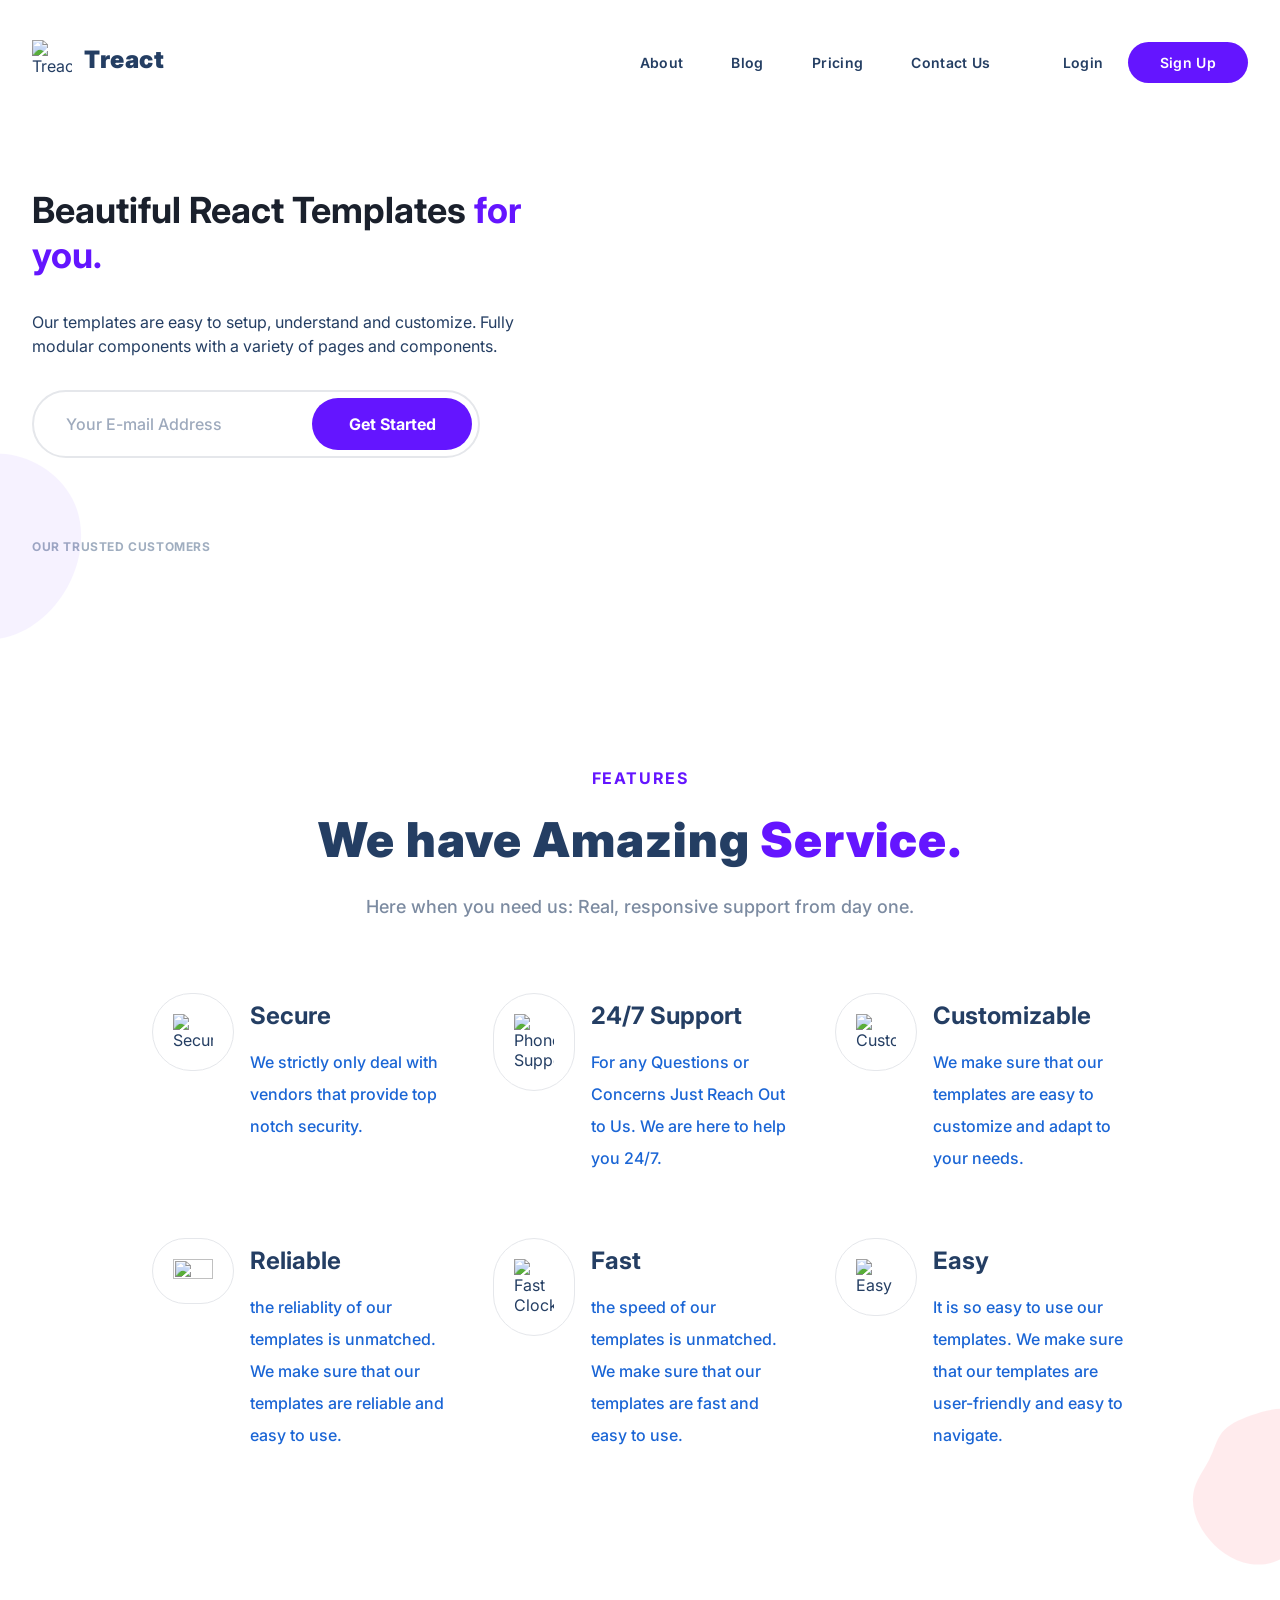
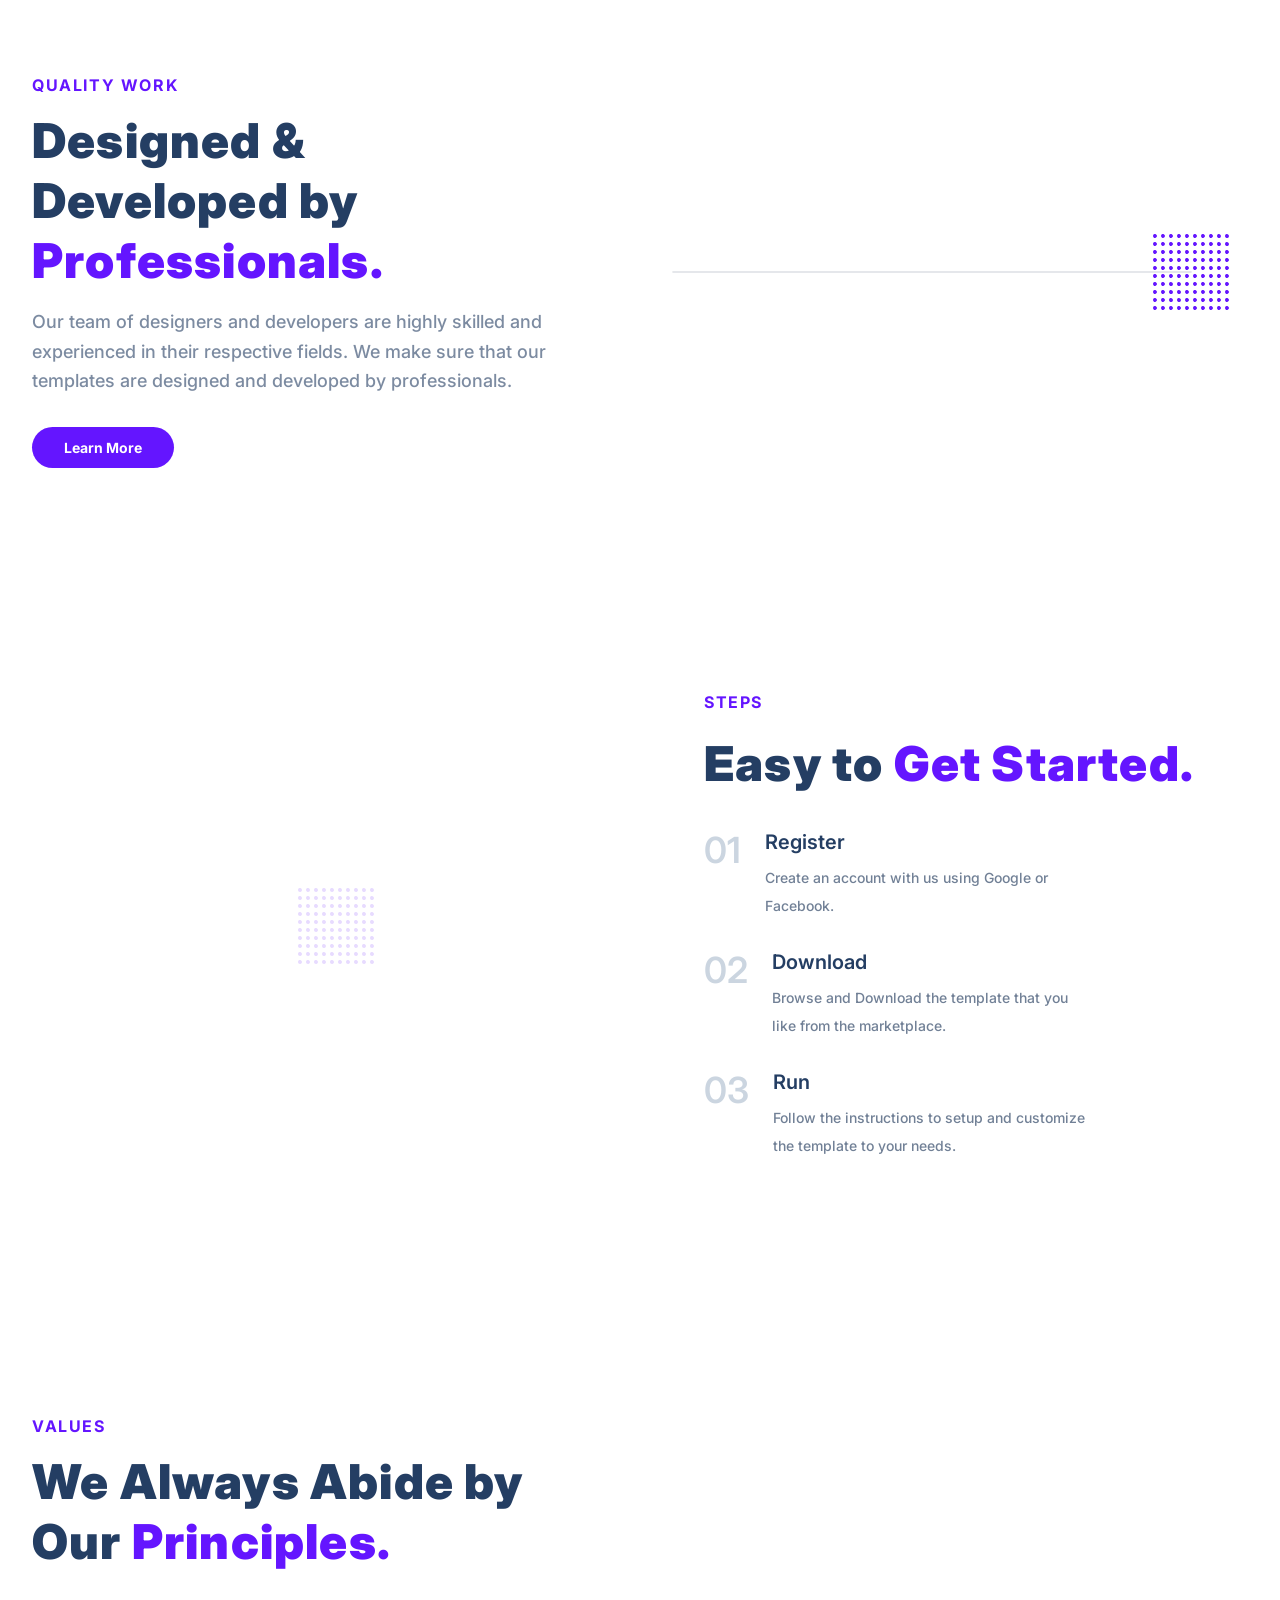
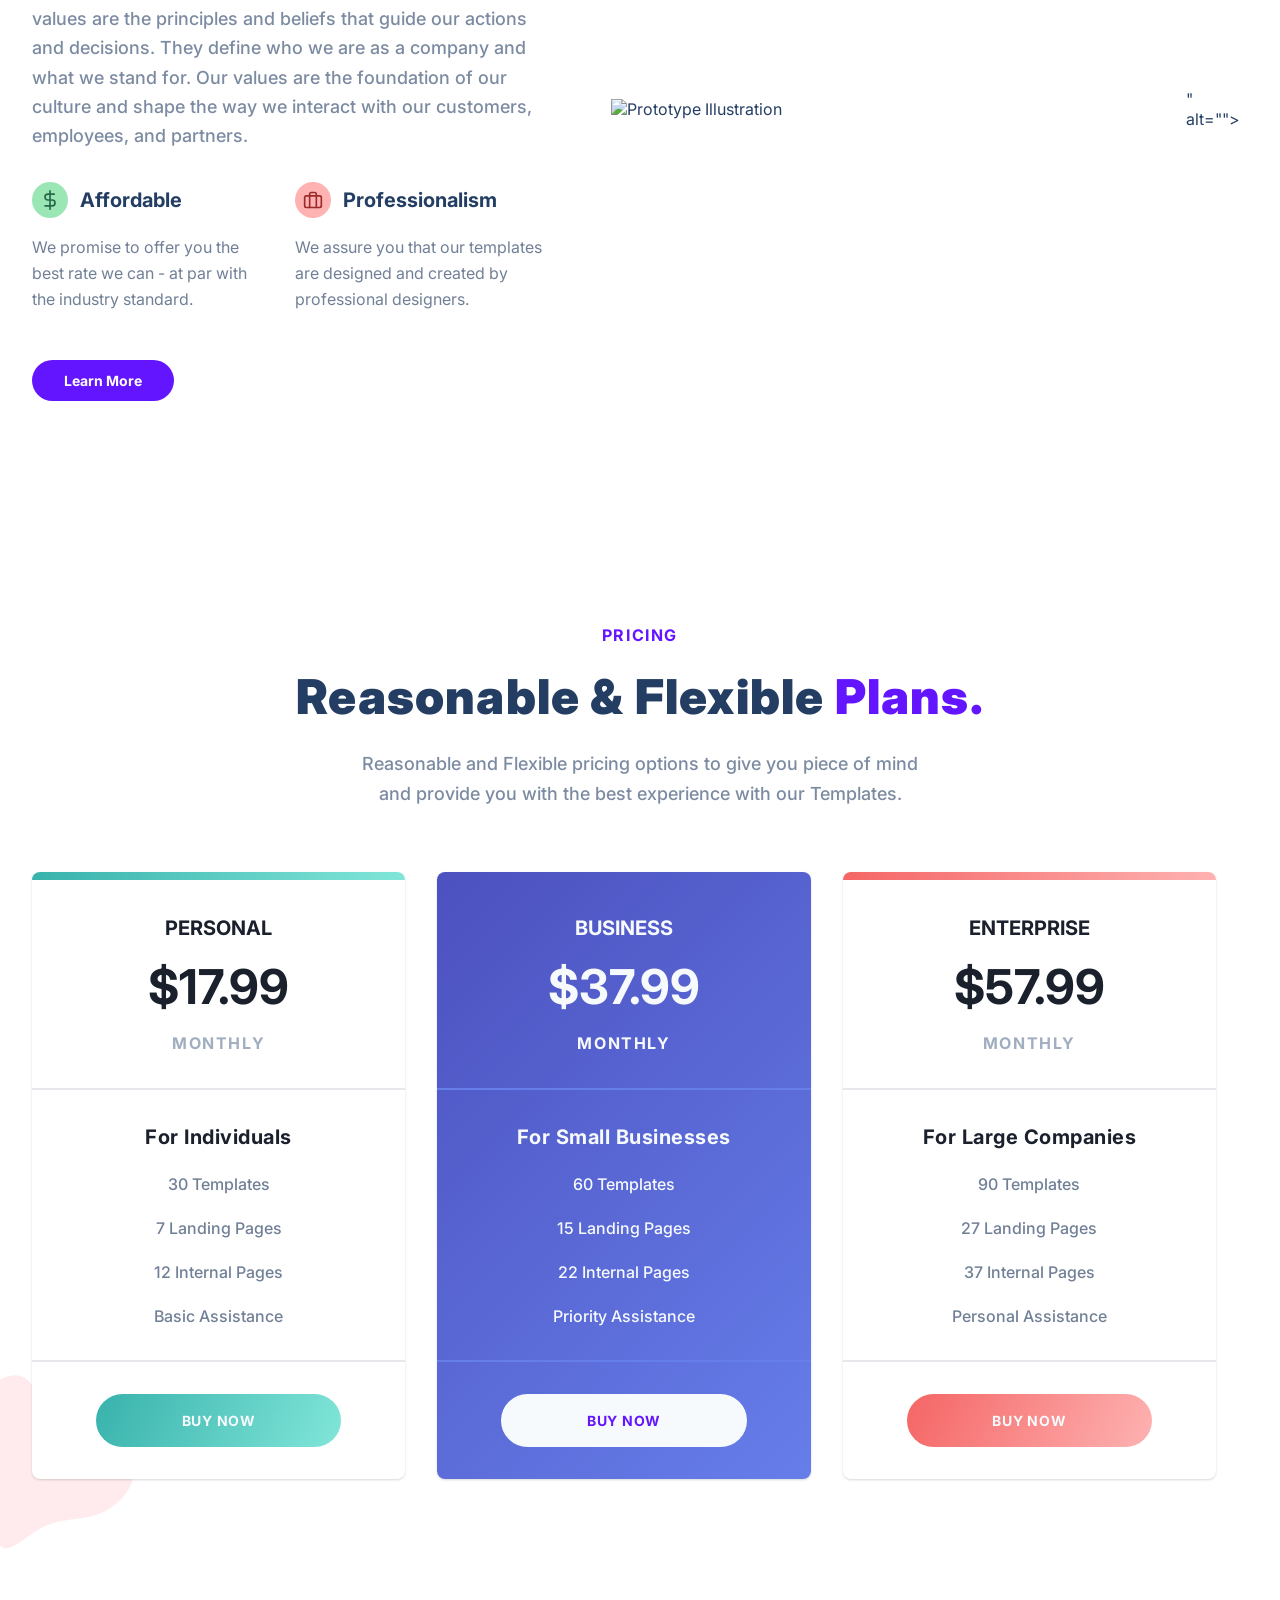
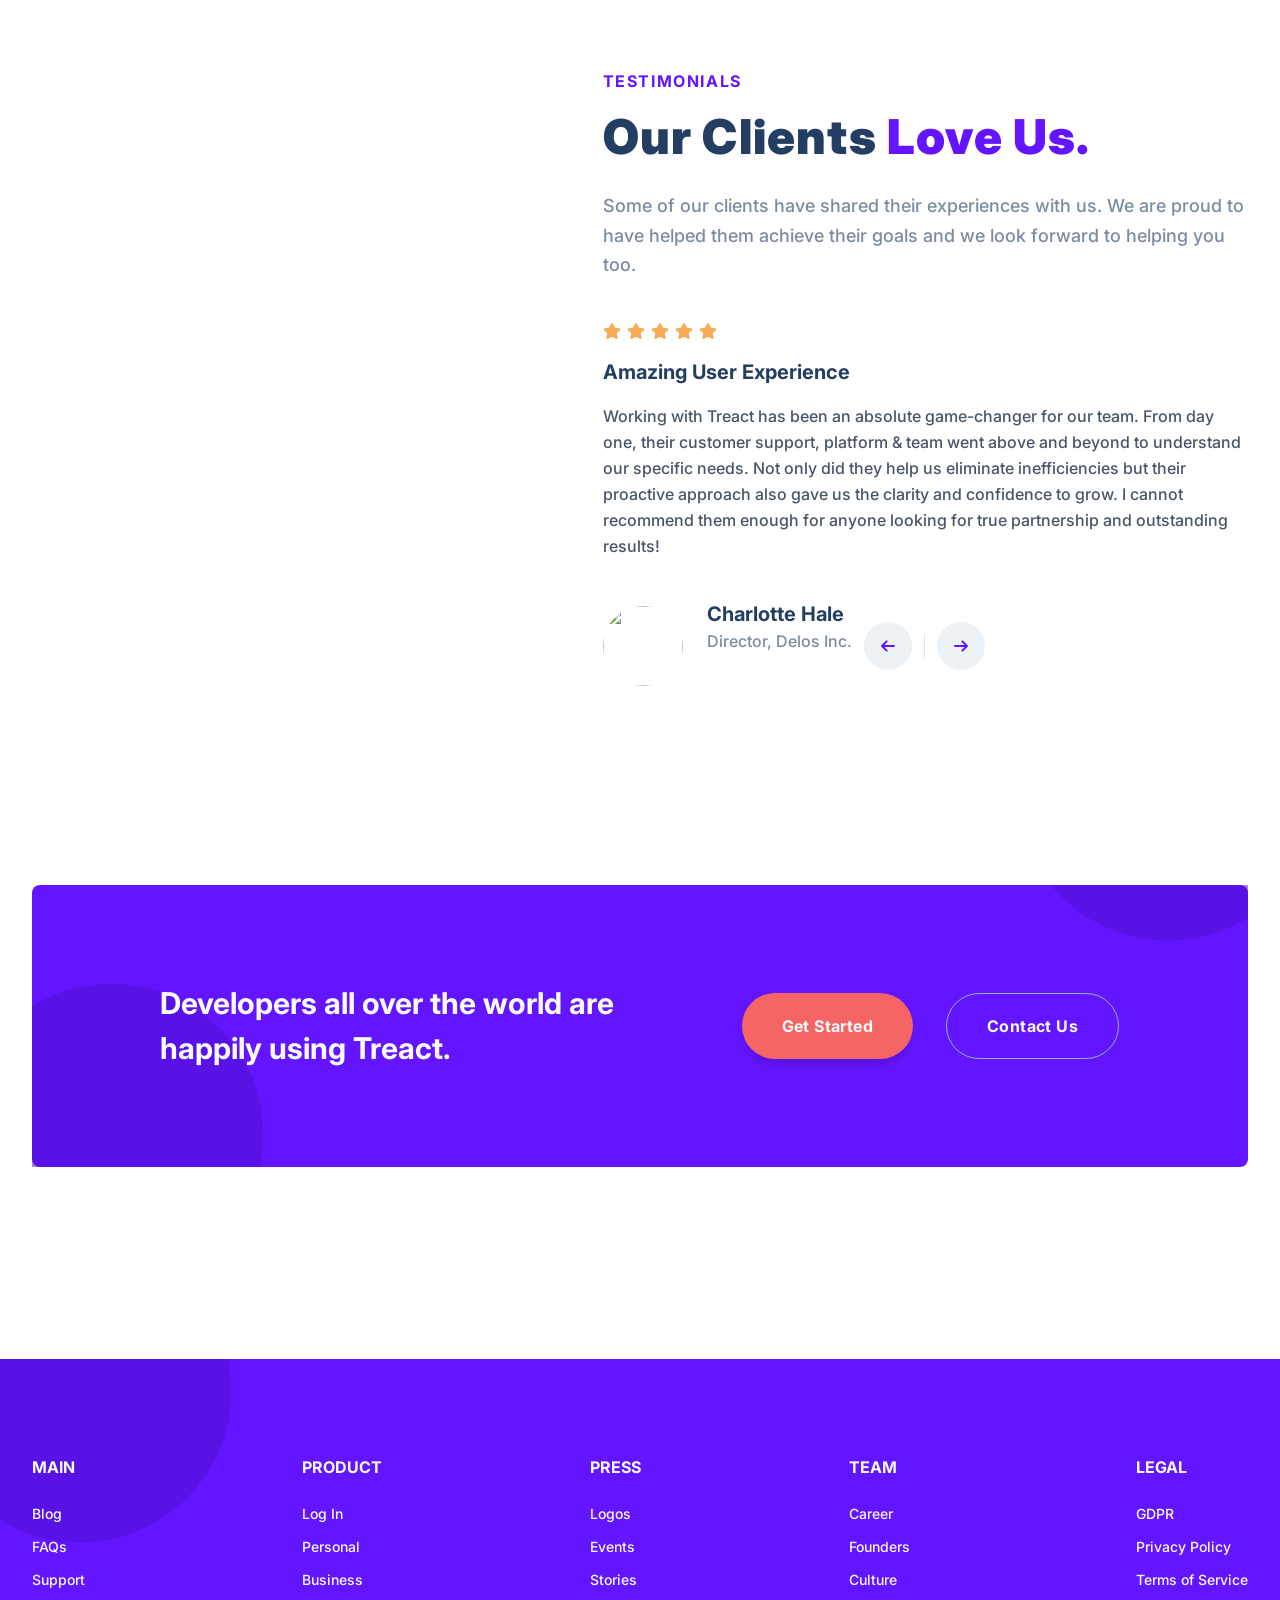
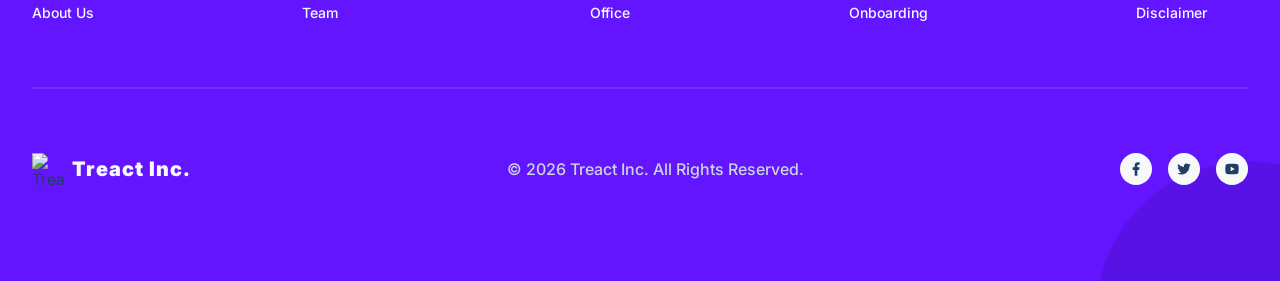
==== assets/index.html @ 0bb59cce "add profect files" ====
<!DOCTYPE html>
<html lang="en">

<head>
    <meta charset="UTF-8">
    <meta http-equiv="X-UA-Compatible" content="IE=edge">
    <meta name="viewport" content="width=device-width, initial-scale=1.0">
    <title>Document</title>
    <link rel="stylesheet" href="style.css">
    <link rel="stylesheet" href="https://pro.fontawesome.com/releases/v5.10.0/css/all.css"
        integrity="sha384-AYmEC3Yw5cVb3ZcuHtOA93w35dYTsvhLPVnYs9eStHfGJvOvKxVfELGroGkvsg+p" crossorigin="anonymous" />
    <script src="script.js"></script>
</head>

<body>
    <section id="landing">
        <nav>
            <div class="row nav__row">
                <div class="nav__logo">
                    <img class="nav__logo--img" src="https://encrypted-tbn0.gstatic.com/images?q=tbn:ANd9GcSqmVG8hvWy7BTm1nHPjxvRk5YlR1VVzu0cJvAjwIQRFw&s=10"
                        alt="Treact logo">
                    <div class="nav__logo--title">
                        Treact
                    </div>
                </div>
                <div class="nav__links">
                    <a href="#" class="nav__link">About</a>
                    <a href="#" class="nav__link">Blog</a>
                    <a href="#" class="nav__link">Pricing</a>
                    <a href="#" class="nav__link">Contact Us</a>
                    <a href="#" class="nav__link login">Login</a>
                    <a href="#" class="nav__link nav__link--primary">Sign Up</a>
                </div>
                <button class="btn__menu" onclick="openMenu()">
                    <svg xmlns="http://www.w3.org/2000/svg" width="24" height="24" viewBox="0 0 24 24" fill="none"
                        stroke="currentColor" stroke-width="2" stroke-linecap="round" stroke-linejoin="round"
                        class="btn__menu--svg">
                        <line x1="3" y1="12" x2="21" y2="12"></line>
                        <line x1="3" y1="6" x2="21" y2="6"></line>
                        <line x1="3" y1="18" x2="21" y2="18"></line>
                    </svg>
                </button>
            </div>
        </nav>
        <div class="modal">
            <button class="btn__menu btn__menu--close" onclick="closeMenu()">
                <svg xmlns="http://www.w3.org/2000/svg" width="24" height="24" viewBox="0 0 24 24" fill="none"
                    stroke="currentColor" stroke-width="2" stroke-linecap="round" stroke-linejoin="round"
                    class="light___StyledCloseIcon-lj69nl-14 fASujC">
                    <line x1="18" y1="6" x2="6" y2="18"></line>
                    <line x1="6" y1="6" x2="18" y2="18"></line>
                </svg>
            </button>
            <div class="modal__links">
                <a class="modal__link">About</a>
                <a class="modal__link">Blog</a>
                <a class="modal__link">Pricing</a>
                <a class="modal__link">Contact Us</a>
                <a class="modal__link">Login</a>
                <a class="modal__link modal__link--primary">Sign Up</a>
            </div>
        </div>
        <header>
            <div class="container">
                <div class="row">
                    <div class="header__description">
                        <h1>Beautiful React Templates <span class="purple">for you.</span></h1>
                        <p class="header__description--para">
                            Our templates are easy to setup, understand and customize. Fully modular components with a
                            variety of pages and components.
                        </p>
                        <div class="header__email">
                            <input type="text" class="header__email--input" placeholder="Your E-mail Address">
                            <button class="header__email--btn">Get Started</button>
                        </div>
                         <p class="header__customers--title">OUR TRUSTED CUSTOMERS</p>
                        <img src="https://module-2-fp-example-website.vercel.app/assets/customers-logo-strip.680ac7c2e8ae28161d2c.png" alt=""
                            class="header__customers">
                    </div>
                    <figure class="header__img--wrapper">
                        <img src="https://module-2-fp-example-website.vercel.app/assets/design-illustration-2.6da6a00b20c07c4a9b65d1870679e1b8.svg" alt=""
                            class="header__img">
                    </figure>
                </div>
            </div>
            <svg width="600" height="600" viewBox="0 0 600 600" xmlns="http://www.w3.org/2000/svg" class="header__blob">
                <g transform="translate(300,300)">
                    <path
                        d="M176.2,-106.9C208.7,-45.5,201.8,33.5,165.8,99.4C129.9,165.3,65,218.2,-9.2,223.5C-83.4,228.8,-166.9,186.7,-201.6,121.4C-236.4,56.2,-222.6,-32.2,-180.9,-98.9C-139.1,-165.7,-69.6,-210.8,1.2,-211.5C71.9,-212.2,143.8,-168.3,176.2,-106.9Z"
                        fill="#6415ff"></path>
                </g>
            </svg>
        </header>
    </section>
    <main>
        <section id="features">
            <div class="container">
                <div class="row__narrow">
                    <h4 class="section__tag">FEATURES</h4>
                    <h2 class="section__title">We have Amazing <span class="purple">Service.</span></h2>
                    <div class="section__para">
                        Here when you need us: Real, responsive support from day one.
                    </div>
                    <div class="features">
                        <div class="feature">
                            <div class="feature__row">
                                <figure class="feature__img--wrapper">
                                    <img src="https://cdn-icons-png.flaticon.com/128/6783/6783360.png" alt="Secure"
                                        class="feature__img">
                                </figure>
                                <div class="feature__text">
                                    <h2 class="feature__title">Secure</h2>
                                    <p class="feature__para">We strictly only deal with vendors that provide top notch
                                        security.</p>
                                </div>
                            </div>
                        </div>
                        <div class="feature">
                            <div class="feature__row">
                                <figure class="feature__img--wrapper">
                                    <img src="https://encrypted-tbn0.gstatic.com/images?q=tbn:ANd9GcSK4OyngrTTGBsKcCenoRKGISTpN1ACVsqXDJMXFHU_zA&s=10" alt="Phone Support"
                                        class="feature__img">
                                </figure>
                                <div class="feature__text">
                                    <h2 class="feature__title">24/7 Support</h2>
                                    <p class="feature__para">For any Questions or Concerns Just Reach Out to Us. We are here to help you 24/7.</p>
                                </div>
                            </div>
                        </div>
                        <div class="feature">
                            <div class="feature__row">
                                <figure class="feature__img--wrapper">
                                    <img src="https://assets.streamlinehq.com/image/private/w_300,h_300,ar_1/f_auto/v1/icons/interface-essential/cog-thjo10jccoxr1orrjphwp.png/cog-jsoup10zbye7a6dih502u.png?_a=DATAiZAAZAA0"
                                        alt="Customizable" class="feature__img">
                                </figure>
                                <div class="feature__text">
                                    <h2 class="feature__title">Customizable</h2>
                                    <p class="feature__para">We make sure that our templates are easy to customize and adapt to your needs.</p>
                                </div>
                            </div>
                        </div>
                        <div class="feature">
                            <div class="feature__row">
                                <figure class="feature__img--wrapper">
                                    <img src="https://assets.streamlinehq.com/image/private/w_300,h_300,ar_1/f_auto/v1/icons/1/badge-check-jucck25has5z1dnfs8ob3.png/badge-check-s38p1aly4qk9c76kido968.png?_a=DATAiZAAZAA0"
                                        alt="" class="feature__img">
                                </figure>
                                <div class="feature__text">
                                    <h2 class="feature__title">Reliable</h2>
                                    <p class="feature__para">the reliablity of our templates is unmatched. We make sure that our templates are reliable and easy to use.</p>
                                </div>
                            </div>
                        </div>
                        <div class="feature">
                            <div class="feature__row">
                                <figure class="feature__img--wrapper">
                                    <img src="https://cdn-icons-png.flaticon.com/128/7323/7323234.png" alt="Fast Clock"
                                        class="feature__img">
                                </figure>
                                <div class="feature__text">
                                    <h2 class="feature__title">Fast</h2>
                                    <p class="feature__para">the speed of our templates is unmatched. We make sure that our templates are fast and easy to use.</p>
                                </div>
                            </div>
                        </div>
                        <div class="feature">
                            <div class="feature__row">
                                <figure class="feature__img--wrapper">
                                    <img src="https://cdn-icons-png.flaticon.com/128/3798/3798326.png" alt="Easy"
                                        class="feature__img">
                                </figure>
                                <div class="feature__text">
                                    <h2 class="feature__title">Easy</h2>
                                    <p class="feature__para">It is so easy to use our templates. We make sure that our templates are user-friendly and easy to navigate.</p>
                                </div>
                            </div>
                        </div>
                    </div>
                </div>
            </div>
            <svg width="600" height="600" viewBox="0 0 600 600" xmlns="http://www.w3.org/2000/svg"
                class="features__blob">
                <g transform="translate(300,300)">
                    <path
                        d="M125,-160.4C159.9,-146.7,184.6,-107.3,178.8,-70.9C173.1,-34.4,137,-0.8,128.8,47.3C120.7,95.5,140.6,158.2,123.8,198.4C107,238.6,53.5,256.3,5.4,248.9C-42.7,241.5,-85.4,208.9,-112.7,172.1C-140,135.3,-151.8,94.2,-146.3,59.7C-140.8,25.1,-117.9,-2.9,-104,-30.1C-90.1,-57.3,-85,-83.7,-69.1,-103.5C-53.3,-123.4,-26.6,-136.7,9.2,-149.4C45.1,-162,90.1,-174,125,-160.4Z"
                        fill="#FFB4BC"></path>
                </g>
            </svg>
        </section>
        <section id="quality">
            <div class="container">
                <div class="row">
                    <div class="quality__description">
                        <div class="section__tag">
                            QUALITY WORK
                        </div>
                        <h2 class="section__title">Designed & Developed by <span class="purple">Professionals.</span>
                        </h2>
                        <p class="section__para">
                            Our team of designers and developers are highly skilled and experienced in their respective fields. We make sure that our templates are designed and developed by professionals.
                        </p>
                        <button class="btn">
                            Learn More
                        </button>
                    </div>
                    <figure class="quality__img--wrapper">
                        <img src="https://module-2-fp-example-website.vercel.app/assets/hero-screenshot-1.40a097b525c2f8c9808e.png" alt=""
                            class="quality__img">
                        <svg viewBox="0 0 1280 1280" class="quality__grid">
                            <path
                                d="M55 33.5C44.5 37 35 47.6 32.8 58.3c-4.3 20.6 16.3 41.2 36.9 36.9 15.5-3.2 27.5-19 26-33.9-1.1-10.5-9-21.3-19-26.2-6.1-2.9-15.5-3.6-21.7-1.6zM183 33.5c-15.1 5-25.3 21.6-22.2 36.2 2.5 11.9 13.6 23 25.4 25.5 19.4 4.1 39.5-14.2 37.5-33.9-1.1-10.5-9-21.3-19-26.2-6.1-2.9-15.5-3.6-21.7-1.6zM311 33.5c-10.5 3.5-20 14.1-22.2 24.8-4.3 20.6 16.3 41.2 36.9 36.9 15.5-3.2 27.5-19 26-33.9-1.1-10.5-9-21.3-19-26.2-6.1-2.9-15.5-3.6-21.7-1.6zM439 33.5c-10.5 3.5-20 14.1-22.2 24.8-4.3 20.6 16.3 41.2 36.9 36.9 15.5-3.2 27.5-19 26-33.9-1.1-10.5-9-21.3-19-26.2-6.1-2.9-15.5-3.6-21.7-1.6zM567 33.5c-10.5 3.5-20 14.1-22.2 24.8-4.3 20.6 16.3 41.2 36.9 36.9 15.5-3.2 27.5-19 26-33.9-1.1-10.5-9-21.3-19-26.2-6.1-2.9-15.5-3.6-21.7-1.6zM695 33.5c-10.5 3.5-20 14.1-22.2 24.8-4.3 20.6 16.3 41.2 36.9 36.9 15.5-3.2 27.5-19 26-33.9-1.1-10.5-9-21.3-19-26.2-6.1-2.9-15.5-3.6-21.7-1.6zM823 33.5c-10.5 3.5-20 14.1-22.2 24.8-4.3 20.6 16.3 41.2 36.9 36.9 15.5-3.2 27.5-19 26-33.9-1.1-10.5-9-21.3-19-26.2-6.1-2.9-15.5-3.6-21.7-1.6zM951 33.5c-10.5 3.5-20 14.1-22.2 24.8-4.3 20.6 16.3 41.2 36.9 36.9 15.5-3.2 27.5-19 26-33.9-1.1-10.5-9-21.3-19-26.2-6.1-2.9-15.5-3.6-21.7-1.6zM1079 33.5c-10.5 3.5-20 14.1-22.2 24.8-2.5 11.7 3.2 24.4 14.2 31.9 10.7 7.4 22.9 7.5 33.7.3 17.7-11.8 20.1-33.8 5.3-48.5-8.5-8.6-20.7-11.9-31-8.5zM1207 33.5c-10.5 3.5-20 14.1-22.2 24.8-2.5 11.7 3.2 24.4 14.2 31.9 10.7 7.4 22.9 7.5 33.7.3 17.7-11.8 20.1-33.8 5.3-48.5-8.5-8.6-20.7-11.9-31-8.5zM55 161.5c-10.5 3.5-20 14.1-22.2 24.8-4.3 20.6 16.3 41.2 36.9 36.9 15.5-3.2 27.5-19 26-33.9-1.1-10.5-9-21.3-19-26.2-6.1-2.9-15.5-3.6-21.7-1.6zM183 161.5c-15.1 5-25.3 21.6-22.2 36.2 2.5 11.9 13.6 23 25.4 25.5 19.4 4.1 39.5-14.2 37.5-33.9-1.1-10.5-9-21.3-19-26.2-6.1-2.9-15.5-3.6-21.7-1.6zM311 161.5c-10.5 3.5-20 14.1-22.2 24.8-4.3 20.6 16.3 41.2 36.9 36.9 15.5-3.2 27.5-19 26-33.9-1.1-10.5-9-21.3-19-26.2-6.1-2.9-15.5-3.6-21.7-1.6zM439 161.5c-10.5 3.5-20 14.1-22.2 24.8-4.3 20.6 16.3 41.2 36.9 36.9 15.5-3.2 27.5-19 26-33.9-1.1-10.5-9-21.3-19-26.2-6.1-2.9-15.5-3.6-21.7-1.6zM567 161.5c-10.5 3.5-20 14.1-22.2 24.8-4.3 20.6 16.3 41.2 36.9 36.9 15.5-3.2 27.5-19 26-33.9-1.1-10.5-9-21.3-19-26.2-6.1-2.9-15.5-3.6-21.7-1.6zM695 161.5c-10.5 3.5-20 14.1-22.2 24.8-4.3 20.6 16.3 41.2 36.9 36.9 15.5-3.2 27.5-19 26-33.9-1.1-10.5-9-21.3-19-26.2-6.1-2.9-15.5-3.6-21.7-1.6zM823 161.5c-10.5 3.5-20 14.1-22.2 24.8-4.3 20.6 16.3 41.2 36.9 36.9 15.5-3.2 27.5-19 26-33.9-1.1-10.5-9-21.3-19-26.2-6.1-2.9-15.5-3.6-21.7-1.6zM951 161.5c-10.5 3.5-20 14.1-22.2 24.8-4.3 20.6 16.3 41.2 36.9 36.9 15.5-3.2 27.5-19 26-33.9-1.1-10.5-9-21.3-19-26.2-6.1-2.9-15.5-3.6-21.7-1.6zM1079 161.5c-10.5 3.5-20 14.1-22.2 24.8-2.5 11.7 3.2 24.4 14.2 31.9 10.7 7.4 22.9 7.5 33.7.3 17.7-11.8 20.1-33.8 5.3-48.5-8.5-8.6-20.7-11.9-31-8.5zM1207 161.5c-10.5 3.5-20 14.1-22.2 24.8-2.5 11.7 3.2 24.4 14.2 31.9 10.7 7.4 22.9 7.5 33.7.3 17.7-11.8 20.1-33.8 5.3-48.5-8.5-8.6-20.7-11.9-31-8.5zM55 289.5c-10.5 3.5-20 14.1-22.2 24.8-4.3 20.6 16.3 41.2 36.9 36.9 15.5-3.2 27.5-19 26-33.9-1.1-10.5-9-21.3-19-26.2-6.1-2.9-15.5-3.6-21.7-1.6zM183 289.5c-10.5 3.5-20 14.1-22.2 24.8-4.3 20.6 16.3 41.2 36.9 36.9 15.5-3.2 27.5-19 26-33.9-1.1-10.5-9-21.3-19-26.2-6.1-2.9-15.5-3.6-21.7-1.6zM311 289.5c-10.5 3.5-20 14.1-22.2 24.8-4.3 20.6 16.3 41.2 36.9 36.9 15.5-3.2 27.5-19 26-33.9-1.1-10.5-9-21.3-19-26.2-6.1-2.9-15.5-3.6-21.7-1.6zM439 289.5c-10.5 3.5-20 14.1-22.2 24.8-4.3 20.6 16.3 41.2 36.9 36.9 15.5-3.2 27.5-19 26-33.9-1.1-10.5-9-21.3-19-26.2-6.1-2.9-15.5-3.6-21.7-1.6zM567 289.5c-10.5 3.5-20 14.1-22.2 24.8-4.3 20.6 16.3 41.2 36.9 36.9 15.5-3.2 27.5-19 26-33.9-1.1-10.5-9-21.3-19-26.2-6.1-2.9-15.5-3.6-21.7-1.6zM695 289.5c-10.5 3.5-20 14.1-22.2 24.8-4.3 20.6 16.3 41.2 36.9 36.9 15.5-3.2 27.5-19 26-33.9-1.1-10.5-9-21.3-19-26.2-6.1-2.9-15.5-3.6-21.7-1.6zM823 289.5c-10.5 3.5-20 14.1-22.2 24.8-4.3 20.6 16.3 41.2 36.9 36.9 15.5-3.2 27.5-19 26-33.9-1.1-10.5-9-21.3-19-26.2-6.1-2.9-15.5-3.6-21.7-1.6zM951 289.5c-10.5 3.5-20 14.1-22.2 24.8-4.3 20.6 16.3 41.2 36.9 36.9 15.5-3.2 27.5-19 26-33.9-1.1-10.5-9-21.3-19-26.2-6.1-2.9-15.5-3.6-21.7-1.6zM1079 289.5c-10.5 3.5-20 14.1-22.2 24.8-4.3 20.6 16.3 41.2 36.9 36.9 15.5-3.2 27.5-19 26-33.9-1.1-10.5-9-21.3-19-26.2-6.1-2.9-15.5-3.6-21.7-1.6zM1207 289.5c-10.5 3.5-20 14.1-22.2 24.8-4.3 20.6 16.3 41.2 36.9 36.9 15.5-3.2 27.5-19 26-33.9-1.1-10.5-9-21.3-19-26.2-6.1-2.9-15.5-3.6-21.7-1.6zM55 417.5c-10.5 3.5-20 14.1-22.2 24.8-4.3 20.6 16.3 41.2 36.9 36.9 15.5-3.2 27.5-19 26-33.9-1.1-10.5-9-21.3-19-26.2-6.1-2.9-15.5-3.6-21.7-1.6zM183 417.5c-10.5 3.5-20 14.1-22.2 24.8-4.3 20.6 16.3 41.2 36.9 36.9 15.5-3.2 27.5-19 26-33.9-1.1-10.5-9-21.3-19-26.2-6.1-2.9-15.5-3.6-21.7-1.6zM311 417.5c-10.5 3.5-20 14.1-22.2 24.8-4.3 20.6 16.3 41.2 36.9 36.9 15.5-3.2 27.5-19 26-33.9-1.1-10.5-9-21.3-19-26.2-6.1-2.9-15.5-3.6-21.7-1.6zM439 417.5c-10.5 3.5-20 14.1-22.2 24.8-4.3 20.6 16.3 41.2 36.9 36.9 15.5-3.2 27.5-19 26-33.9-1.1-10.5-9-21.3-19-26.2-6.1-2.9-15.5-3.6-21.7-1.6zM567 417.5c-10.5 3.5-20 14.1-22.2 24.8-4.3 20.6 16.3 41.2 36.9 36.9 15.5-3.2 27.5-19 26-33.9-1.1-10.5-9-21.3-19-26.2-6.1-2.9-15.5-3.6-21.7-1.6zM695 417.5c-10.5 3.5-20 14.1-22.2 24.8-4.3 20.6 16.3 41.2 36.9 36.9 15.5-3.2 27.5-19 26-33.9-1.1-10.5-9-21.3-19-26.2-6.1-2.9-15.5-3.6-21.7-1.6zM823 417.5c-10.5 3.5-20 14.1-22.2 24.8-4.3 20.6 16.3 41.2 36.9 36.9 15.5-3.2 27.5-19 26-33.9-1.1-10.5-9-21.3-19-26.2-6.1-2.9-15.5-3.6-21.7-1.6zM951 417.5c-10.5 3.5-20 14.1-22.2 24.8-4.3 20.6 16.3 41.2 36.9 36.9 15.5-3.2 27.5-19 26-33.9-1.1-10.5-9-21.3-19-26.2-6.1-2.9-15.5-3.6-21.7-1.6zM1079 417.5c-10.5 3.5-20 14.1-22.2 24.8-4.3 20.6 16.3 41.2 36.9 36.9 15.5-3.2 27.5-19 26-33.9-1.1-10.5-9-21.3-19-26.2-6.1-2.9-15.5-3.6-21.7-1.6zM1207 417.5c-10.5 3.5-20 14.1-22.2 24.8-4.3 20.6 16.3 41.2 36.9 36.9 15.5-3.2 27.5-19 26-33.9-1.1-10.5-9-21.3-19-26.2-6.1-2.9-15.5-3.6-21.7-1.6zM55 545.5c-10.5 3.5-20 14.1-22.2 24.8-4.3 20.6 16.3 41.2 36.9 36.9 15.5-3.2 27.5-19 26-33.9-1.1-10.5-9-21.3-19-26.2-6.1-2.9-15.5-3.6-21.7-1.6zM183 545.5c-10.5 3.5-20 14.1-22.2 24.8-4.3 20.6 16.3 41.2 36.9 36.9 15.5-3.2 27.5-19 26-33.9-1.1-10.5-9-21.3-19-26.2-6.1-2.9-15.5-3.6-21.7-1.6zM311 545.5c-10.5 3.5-20 14.1-22.2 24.8-4.3 20.6 16.3 41.2 36.9 36.9 15.5-3.2 27.5-19 26-33.9-1.1-10.5-9-21.3-19-26.2-6.1-2.9-15.5-3.6-21.7-1.6zM439 545.5c-10.5 3.5-20 14.1-22.2 24.8-4.3 20.6 16.3 41.2 36.9 36.9 15.5-3.2 27.5-19 26-33.9-1.1-10.5-9-21.3-19-26.2-6.1-2.9-15.5-3.6-21.7-1.6zM567 545.5c-10.5 3.5-20 14.1-22.2 24.8-4.3 20.6 16.3 41.2 36.9 36.9 15.5-3.2 27.5-19 26-33.9-1.1-10.5-9-21.3-19-26.2-6.1-2.9-15.5-3.6-21.7-1.6zM695 545.5c-10.5 3.5-20 14.1-22.2 24.8-4.3 20.6 16.3 41.2 36.9 36.9 15.5-3.2 27.5-19 26-33.9-1.1-10.5-9-21.3-19-26.2-6.1-2.9-15.5-3.6-21.7-1.6zM823 545.5c-10.5 3.5-20 14.1-22.2 24.8-4.3 20.6 16.3 41.2 36.9 36.9 15.5-3.2 27.5-19 26-33.9-1.1-10.5-9-21.3-19-26.2-6.1-2.9-15.5-3.6-21.7-1.6zM951 545.5c-10.5 3.5-20 14.1-22.2 24.8-4.3 20.6 16.3 41.2 36.9 36.9 15.5-3.2 27.5-19 26-33.9-1.1-10.5-9-21.3-19-26.2-6.1-2.9-15.5-3.6-21.7-1.6zM1079 545.5c-10.5 3.5-20 14.1-22.2 24.8-4.3 20.6 16.3 41.2 36.9 36.9 15.5-3.2 27.5-19 26-33.9-1.1-10.5-9-21.3-19-26.2-6.1-2.9-15.5-3.6-21.7-1.6zM1207 545.5c-10.5 3.5-20 14.1-22.2 24.8-4.3 20.6 16.3 41.2 36.9 36.9 15.5-3.2 27.5-19 26-33.9-1.1-10.5-9-21.3-19-26.2-6.1-2.9-15.5-3.6-21.7-1.6zM55 673.5c-10.5 3.5-20 14.1-22.2 24.8-4.3 20.6 16.3 41.2 36.9 36.9 15.5-3.2 27.5-19 26-33.9-1.1-10.5-9-21.3-19-26.2-6.1-2.9-15.5-3.6-21.7-1.6zM183 673.5c-10.5 3.5-20 14.1-22.2 24.8-4.3 20.6 16.3 41.2 36.9 36.9 15.5-3.2 27.5-19 26-33.9-1.1-10.5-9-21.3-19-26.2-6.1-2.9-15.5-3.6-21.7-1.6zM311 673.5c-10.5 3.5-20 14.1-22.2 24.8-4.3 20.6 16.3 41.2 36.9 36.9 15.5-3.2 27.5-19 26-33.9-1.1-10.5-9-21.3-19-26.2-6.1-2.9-15.5-3.6-21.7-1.6zM439 673.5c-10.5 3.5-20 14.1-22.2 24.8-4.3 20.6 16.3 41.2 36.9 36.9 15.5-3.2 27.5-19 26-33.9-1.1-10.5-9-21.3-19-26.2-6.1-2.9-15.5-3.6-21.7-1.6zM567 673.5c-10.5 3.5-20 14.1-22.2 24.8-4.3 20.6 16.3 41.2 36.9 36.9 15.5-3.2 27.5-19 26-33.9-1.1-10.5-9-21.3-19-26.2-6.1-2.9-15.5-3.6-21.7-1.6zM695 673.5c-10.5 3.5-20 14.1-22.2 24.8-4.3 20.6 16.3 41.2 36.9 36.9 15.5-3.2 27.5-19 26-33.9-1.1-10.5-9-21.3-19-26.2-6.1-2.9-15.5-3.6-21.7-1.6zM823 673.5c-10.5 3.5-20 14.1-22.2 24.8-4.3 20.6 16.3 41.2 36.9 36.9 15.5-3.2 27.5-19 26-33.9-1.1-10.5-9-21.3-19-26.2-6.1-2.9-15.5-3.6-21.7-1.6zM951 673.5c-10.5 3.5-20 14.1-22.2 24.8-4.3 20.6 16.3 41.2 36.9 36.9 15.5-3.2 27.5-19 26-33.9-1.1-10.5-9-21.3-19-26.2-6.1-2.9-15.5-3.6-21.7-1.6zM1079 673.5c-10.5 3.5-20 14.1-22.2 24.8-4.3 20.6 16.3 41.2 36.9 36.9 15.5-3.2 27.5-19 26-33.9-1.1-10.5-9-21.3-19-26.2-6.1-2.9-15.5-3.6-21.7-1.6zM1207 673.5c-10.5 3.5-20 14.1-22.2 24.8-4.3 20.6 16.3 41.2 36.9 36.9 15.5-3.2 27.5-19 26-33.9-1.1-10.5-9-21.3-19-26.2-6.1-2.9-15.5-3.6-21.7-1.6zM55 801.5c-10.5 3.5-20 14.1-22.2 24.8-4.3 20.6 16.3 41.2 36.9 36.9 15.5-3.2 27.5-19 26-33.9-1.1-10.5-9-21.3-19-26.2-6.1-2.9-15.5-3.6-21.7-1.6zM183 801.5c-10.5 3.5-20 14.1-22.2 24.8-4.3 20.6 16.3 41.2 36.9 36.9 15.5-3.2 27.5-19 26-33.9-1.1-10.5-9-21.3-19-26.2-6.1-2.9-15.5-3.6-21.7-1.6zM311 801.5c-10.5 3.5-20 14.1-22.2 24.8-2.5 11.7 3.2 24.4 14.2 31.9 10.7 7.4 22.9 7.5 33.7.3 17.7-11.8 20.1-33.8 5.3-48.5-8.5-8.6-20.7-11.9-31-8.5zM439 801.5c-10.5 3.5-20 14.1-22.2 24.8-2.5 11.7 3.2 24.4 14.2 31.9 10.7 7.4 22.9 7.5 33.7.3 17.7-11.8 20.1-33.8 5.3-48.5-8.5-8.6-20.7-11.9-31-8.5zM567 801.5c-15.1 5-25.3 21.6-22.2 36.2 2.5 11.9 13.6 23 25.5 25.5 19.3 4.1 39.4-14.2 37.4-33.9-1.1-10.5-9-21.3-19-26.2-6.1-2.9-15.5-3.6-21.7-1.6zM695 801.5c-15.1 5-25.3 21.6-22.2 36.2 2.5 11.9 13.6 23 25.5 25.5 19.3 4.1 39.4-14.2 37.4-33.9-1.1-10.5-9-21.3-19-26.2-6.1-2.9-15.5-3.6-21.7-1.6zM823 801.5c-15.1 5-25.3 21.6-22.2 36.2 2.5 11.9 13.6 23 25.5 25.5 19.3 4.1 39.4-14.2 37.4-33.9-1.1-10.5-9-21.3-19-26.2-6.1-2.9-15.5-3.6-21.7-1.6zM951 801.5c-15.1 5-25.3 21.6-22.2 36.2 2.5 11.9 13.6 23 25.5 25.5 19.3 4.1 39.4-14.2 37.4-33.9-1.1-10.5-9-21.3-19-26.2-6.1-2.9-15.5-3.6-21.7-1.6zM1079 801.5c-10.5 3.5-20 14.1-22.2 24.8-4.3 20.6 16.3 41.2 36.9 36.9 15.5-3.2 27.5-19 26-33.9-1.1-10.5-9-21.3-19-26.2-6.1-2.9-15.5-3.6-21.7-1.6zM1207 801.5c-10.5 3.5-20 14.1-22.2 24.8-4.3 20.6 16.3 41.2 36.9 36.9 15.5-3.2 27.5-19 26-33.9-1.1-10.5-9-21.3-19-26.2-6.1-2.9-15.5-3.6-21.7-1.6zM55 929.5c-10.5 3.5-20 14.1-22.2 24.8-4.3 20.6 16.3 41.2 36.9 36.9 15.5-3.2 27.5-19 26-33.9-1.1-10.5-9-21.3-19-26.2-6.1-2.9-15.5-3.6-21.7-1.6zM183 929.5c-10.5 3.5-20 14.1-22.2 24.8-4.3 20.6 16.3 41.2 36.9 36.9 15.5-3.2 27.5-19 26-33.9-1.1-10.5-9-21.3-19-26.2-6.1-2.9-15.5-3.6-21.7-1.6zM311 929.5c-10.5 3.5-20 14.1-22.2 24.8-2.5 11.7 3.2 24.4 14.2 31.9 10.7 7.4 22.9 7.5 33.7.3 17.7-11.8 20.1-33.8 5.3-48.5-8.5-8.6-20.7-11.9-31-8.5zM439 929.5c-10.5 3.5-20 14.1-22.2 24.8-2.5 11.7 3.2 24.4 14.2 31.9 10.7 7.4 22.9 7.5 33.7.3 17.7-11.8 20.1-33.8 5.3-48.5-8.5-8.6-20.7-11.9-31-8.5zM567 929.5c-15.1 5-25.3 21.6-22.2 36.2 2.5 11.9 13.6 23 25.5 25.5 19.3 4.1 39.4-14.2 37.4-33.9-1.1-10.5-9-21.3-19-26.2-6.1-2.9-15.5-3.6-21.7-1.6zM695 929.5c-15.1 5-25.3 21.6-22.2 36.2 2.5 11.9 13.6 23 25.5 25.5 19.3 4.1 39.4-14.2 37.4-33.9-1.1-10.5-9-21.3-19-26.2-6.1-2.9-15.5-3.6-21.7-1.6zM823 929.5c-15.1 5-25.3 21.6-22.2 36.2 2.5 11.9 13.6 23 25.5 25.5 19.3 4.1 39.4-14.2 37.4-33.9-1.1-10.5-9-21.3-19-26.2-6.1-2.9-15.5-3.6-21.7-1.6zM951 929.5c-15.1 5-25.3 21.6-22.2 36.2 2.5 11.9 13.6 23 25.5 25.5 19.3 4.1 39.4-14.2 37.4-33.9-1.1-10.5-9-21.3-19-26.2-6.1-2.9-15.5-3.6-21.7-1.6zM1079 929.5c-10.5 3.5-20 14.1-22.2 24.8-4.3 20.6 16.3 41.2 36.9 36.9 15.5-3.2 27.5-19 26-33.9-1.1-10.5-9-21.3-19-26.2-6.1-2.9-15.5-3.6-21.7-1.6zM1207 929.5c-10.5 3.5-20 14.1-22.2 24.8-4.3 20.6 16.3 41.2 36.9 36.9 15.5-3.2 27.5-19 26-33.9-1.1-10.5-9-21.3-19-26.2-6.1-2.9-15.5-3.6-21.7-1.6zM55 1057.5c-10.5 3.5-20 14.1-22.2 24.8-4.3 20.6 16.3 41.2 36.9 36.9 15.5-3.2 27.5-19 26-33.9-1.1-10.5-9-21.3-19-26.2-6.1-2.9-15.5-3.6-21.7-1.6zM183 1057.5c-10.5 3.5-20 14.1-22.2 24.8-4.3 20.6 16.3 41.2 36.9 36.9 15.5-3.2 27.5-19 26-33.9-1.1-10.5-9-21.3-19-26.2-6.1-2.9-15.5-3.6-21.7-1.6zM311 1057.5c-10.5 3.5-20 14.1-22.2 24.8-2.5 11.7 3.2 24.4 14.2 31.9 10.7 7.4 22.9 7.5 33.7.3 17.7-11.8 20.1-33.8 5.3-48.5-8.5-8.6-20.7-11.9-31-8.5zM439 1057.5c-10.5 3.5-20 14.1-22.2 24.8-2.5 11.7 3.2 24.4 14.2 31.9 10.7 7.4 22.9 7.5 33.7.3 17.7-11.8 20.1-33.8 5.3-48.5-8.5-8.6-20.7-11.9-31-8.5zM567 1057.5c-10.5 3.5-20 14.1-22.2 24.8-4.3 20.6 16.3 41.2 36.9 36.9 15.5-3.2 27.5-19 26-33.9-1.1-10.5-9-21.3-19-26.2-6.1-2.9-15.5-3.6-21.7-1.6zM695 1057.5c-10.5 3.5-20 14.1-22.2 24.8-4.3 20.6 16.3 41.2 36.9 36.9 15.5-3.2 27.5-19 26-33.9-1.1-10.5-9-21.3-19-26.2-6.1-2.9-15.5-3.6-21.7-1.6zM823 1057.5c-10.5 3.5-20 14.1-22.2 24.8-4.3 20.6 16.3 41.2 36.9 36.9 15.5-3.2 27.5-19 26-33.9-1.1-10.5-9-21.3-19-26.2-6.1-2.9-15.5-3.6-21.7-1.6zM951 1057.5c-10.5 3.5-20 14.1-22.2 24.8-4.3 20.6 16.3 41.2 36.9 36.9 15.5-3.2 27.5-19 26-33.9-1.1-10.5-9-21.3-19-26.2-6.1-2.9-15.5-3.6-21.7-1.6zM1079 1057.5c-10.5 3.5-20 14.1-22.2 24.8-4.3 20.6 16.3 41.2 36.9 36.9 15.5-3.2 27.5-19 26-33.9-1.1-10.5-9-21.3-19-26.2-6.1-2.9-15.5-3.6-21.7-1.6zM1207 1057.5c-10.5 3.5-20 14.1-22.2 24.8-4.3 20.6 16.3 41.2 36.9 36.9 15.5-3.2 27.5-19 26-33.9-1.1-10.5-9-21.3-19-26.2-6.1-2.9-15.5-3.6-21.7-1.6zM55 1185.5c-10.5 3.5-20 14.1-22.2 24.8-4.3 20.6 16.3 41.2 36.9 36.9 15.5-3.2 27.5-19 26-33.9-1.1-10.5-9-21.3-19-26.2-6.1-2.9-15.5-3.6-21.7-1.6zM183 1185.5c-10.5 3.5-20 14.1-22.2 24.8-4.3 20.6 16.3 41.2 36.9 36.9 15.5-3.2 27.5-19 26-33.9-1.1-10.5-9-21.3-19-26.2-6.1-2.9-15.5-3.6-21.7-1.6zM311 1185.5c-10.5 3.5-20 14.1-22.2 24.8-4.3 20.6 16.3 41.2 36.9 36.9 15.5-3.2 27.5-19 26-33.9-1.1-10.5-9-21.3-19-26.2-6.1-2.9-15.5-3.6-21.7-1.6zM439 1185.5c-10.5 3.5-20 14.1-22.2 24.8-4.3 20.6 16.3 41.2 36.9 36.9 15.5-3.2 27.5-19 26-33.9-1.1-10.5-9-21.3-19-26.2-6.1-2.9-15.5-3.6-21.7-1.6zM567 1185.5c-10.5 3.5-20 14.1-22.2 24.8-4.3 20.6 16.3 41.2 36.9 36.9 15.5-3.2 27.5-19 26-33.9-1.1-10.5-9-21.3-19-26.2-6.1-2.9-15.5-3.6-21.7-1.6zM695 1185.5c-10.5 3.5-20 14.1-22.2 24.8-4.3 20.6 16.3 41.2 36.9 36.9 15.5-3.2 27.5-19 26-33.9-1.1-10.5-9-21.3-19-26.2-6.1-2.9-15.5-3.6-21.7-1.6zM823 1185.5c-10.5 3.5-20 14.1-22.2 24.8-4.3 20.6 16.3 41.2 36.9 36.9 15.5-3.2 27.5-19 26-33.9-1.1-10.5-9-21.3-19-26.2-6.1-2.9-15.5-3.6-21.7-1.6zM951 1185.5c-10.5 3.5-20 14.1-22.2 24.8-4.3 20.6 16.3 41.2 36.9 36.9 15.5-3.2 27.5-19 26-33.9-1.1-10.5-9-21.3-19-26.2-6.1-2.9-15.5-3.6-21.7-1.6zM1079 1185.5c-10.5 3.5-20 14.1-22.2 24.8-4.3 20.6 16.3 41.2 36.9 36.9 15.5-3.2 27.5-19 26-33.9-1.1-10.5-9-21.3-19-26.2-6.1-2.9-15.5-3.6-21.7-1.6zM1207 1185.5c-10.5 3.5-20 14.1-22.2 24.8-4.3 20.6 16.3 41.2 36.9 36.9 15.5-3.2 27.5-19 26-33.9-1.1-10.5-9-21.3-19-26.2-6.1-2.9-15.5-3.6-21.7-1.6z">
                            </path>
                        </svg>
                    </figure>
                </div>
            </div>
        </section>
        <section id="steps">
            <div class="container">
                <div class="row">
                    <figure class="steps__img--wrapper">
                        <img src="https://module-2-fp-example-website.vercel.app/assets/hero-screenshot-2.241aac1fbc66db29d873.png" alt=""
                            class="steps__img">
                        <svg viewBox="0 0 1280 1280" _css2="[object Object]" class="steps__grid">
                            <path
                                d="M55 33.5C44.5 37 35 47.6 32.8 58.3c-4.3 20.6 16.3 41.2 36.9 36.9 15.5-3.2 27.5-19 26-33.9-1.1-10.5-9-21.3-19-26.2-6.1-2.9-15.5-3.6-21.7-1.6zM183 33.5c-15.1 5-25.3 21.6-22.2 36.2 2.5 11.9 13.6 23 25.4 25.5 19.4 4.1 39.5-14.2 37.5-33.9-1.1-10.5-9-21.3-19-26.2-6.1-2.9-15.5-3.6-21.7-1.6zM311 33.5c-10.5 3.5-20 14.1-22.2 24.8-4.3 20.6 16.3 41.2 36.9 36.9 15.5-3.2 27.5-19 26-33.9-1.1-10.5-9-21.3-19-26.2-6.1-2.9-15.5-3.6-21.7-1.6zM439 33.5c-10.5 3.5-20 14.1-22.2 24.8-4.3 20.6 16.3 41.2 36.9 36.9 15.5-3.2 27.5-19 26-33.9-1.1-10.5-9-21.3-19-26.2-6.1-2.9-15.5-3.6-21.7-1.6zM567 33.5c-10.5 3.5-20 14.1-22.2 24.8-4.3 20.6 16.3 41.2 36.9 36.9 15.5-3.2 27.5-19 26-33.9-1.1-10.5-9-21.3-19-26.2-6.1-2.9-15.5-3.6-21.7-1.6zM695 33.5c-10.5 3.5-20 14.1-22.2 24.8-4.3 20.6 16.3 41.2 36.9 36.9 15.5-3.2 27.5-19 26-33.9-1.1-10.5-9-21.3-19-26.2-6.1-2.9-15.5-3.6-21.7-1.6zM823 33.5c-10.5 3.5-20 14.1-22.2 24.8-4.3 20.6 16.3 41.2 36.9 36.9 15.5-3.2 27.5-19 26-33.9-1.1-10.5-9-21.3-19-26.2-6.1-2.9-15.5-3.6-21.7-1.6zM951 33.5c-10.5 3.5-20 14.1-22.2 24.8-4.3 20.6 16.3 41.2 36.9 36.9 15.5-3.2 27.5-19 26-33.9-1.1-10.5-9-21.3-19-26.2-6.1-2.9-15.5-3.6-21.7-1.6zM1079 33.5c-10.5 3.5-20 14.1-22.2 24.8-2.5 11.7 3.2 24.4 14.2 31.9 10.7 7.4 22.9 7.5 33.7.3 17.7-11.8 20.1-33.8 5.3-48.5-8.5-8.6-20.7-11.9-31-8.5zM1207 33.5c-10.5 3.5-20 14.1-22.2 24.8-2.5 11.7 3.2 24.4 14.2 31.9 10.7 7.4 22.9 7.5 33.7.3 17.7-11.8 20.1-33.8 5.3-48.5-8.5-8.6-20.7-11.9-31-8.5zM55 161.5c-10.5 3.5-20 14.1-22.2 24.8-4.3 20.6 16.3 41.2 36.9 36.9 15.5-3.2 27.5-19 26-33.9-1.1-10.5-9-21.3-19-26.2-6.1-2.9-15.5-3.6-21.7-1.6zM183 161.5c-15.1 5-25.3 21.6-22.2 36.2 2.5 11.9 13.6 23 25.4 25.5 19.4 4.1 39.5-14.2 37.5-33.9-1.1-10.5-9-21.3-19-26.2-6.1-2.9-15.5-3.6-21.7-1.6zM311 161.5c-10.5 3.5-20 14.1-22.2 24.8-4.3 20.6 16.3 41.2 36.9 36.9 15.5-3.2 27.5-19 26-33.9-1.1-10.5-9-21.3-19-26.2-6.1-2.9-15.5-3.6-21.7-1.6zM439 161.5c-10.5 3.5-20 14.1-22.2 24.8-4.3 20.6 16.3 41.2 36.9 36.9 15.5-3.2 27.5-19 26-33.9-1.1-10.5-9-21.3-19-26.2-6.1-2.9-15.5-3.6-21.7-1.6zM567 161.5c-10.5 3.5-20 14.1-22.2 24.8-4.3 20.6 16.3 41.2 36.9 36.9 15.5-3.2 27.5-19 26-33.9-1.1-10.5-9-21.3-19-26.2-6.1-2.9-15.5-3.6-21.7-1.6zM695 161.5c-10.5 3.5-20 14.1-22.2 24.8-4.3 20.6 16.3 41.2 36.9 36.9 15.5-3.2 27.5-19 26-33.9-1.1-10.5-9-21.3-19-26.2-6.1-2.9-15.5-3.6-21.7-1.6zM823 161.5c-10.5 3.5-20 14.1-22.2 24.8-4.3 20.6 16.3 41.2 36.9 36.9 15.5-3.2 27.5-19 26-33.9-1.1-10.5-9-21.3-19-26.2-6.1-2.9-15.5-3.6-21.7-1.6zM951 161.5c-10.5 3.5-20 14.1-22.2 24.8-4.3 20.6 16.3 41.2 36.9 36.9 15.5-3.2 27.5-19 26-33.9-1.1-10.5-9-21.3-19-26.2-6.1-2.9-15.5-3.6-21.7-1.6zM1079 161.5c-10.5 3.5-20 14.1-22.2 24.8-2.5 11.7 3.2 24.4 14.2 31.9 10.7 7.4 22.9 7.5 33.7.3 17.7-11.8 20.1-33.8 5.3-48.5-8.5-8.6-20.7-11.9-31-8.5zM1207 161.5c-10.5 3.5-20 14.1-22.2 24.8-2.5 11.7 3.2 24.4 14.2 31.9 10.7 7.4 22.9 7.5 33.7.3 17.7-11.8 20.1-33.8 5.3-48.5-8.5-8.6-20.7-11.9-31-8.5zM55 289.5c-10.5 3.5-20 14.1-22.2 24.8-4.3 20.6 16.3 41.2 36.9 36.9 15.5-3.2 27.5-19 26-33.9-1.1-10.5-9-21.3-19-26.2-6.1-2.9-15.5-3.6-21.7-1.6zM183 289.5c-10.5 3.5-20 14.1-22.2 24.8-4.3 20.6 16.3 41.2 36.9 36.9 15.5-3.2 27.5-19 26-33.9-1.1-10.5-9-21.3-19-26.2-6.1-2.9-15.5-3.6-21.7-1.6zM311 289.5c-10.5 3.5-20 14.1-22.2 24.8-4.3 20.6 16.3 41.2 36.9 36.9 15.5-3.2 27.5-19 26-33.9-1.1-10.5-9-21.3-19-26.2-6.1-2.9-15.5-3.6-21.7-1.6zM439 289.5c-10.5 3.5-20 14.1-22.2 24.8-4.3 20.6 16.3 41.2 36.9 36.9 15.5-3.2 27.5-19 26-33.9-1.1-10.5-9-21.3-19-26.2-6.1-2.9-15.5-3.6-21.7-1.6zM567 289.5c-10.5 3.5-20 14.1-22.2 24.8-4.3 20.6 16.3 41.2 36.9 36.9 15.5-3.2 27.5-19 26-33.9-1.1-10.5-9-21.3-19-26.2-6.1-2.9-15.5-3.6-21.7-1.6zM695 289.5c-10.5 3.5-20 14.1-22.2 24.8-4.3 20.6 16.3 41.2 36.9 36.9 15.5-3.2 27.5-19 26-33.9-1.1-10.5-9-21.3-19-26.2-6.1-2.9-15.5-3.6-21.7-1.6zM823 289.5c-10.5 3.5-20 14.1-22.2 24.8-4.3 20.6 16.3 41.2 36.9 36.9 15.5-3.2 27.5-19 26-33.9-1.1-10.5-9-21.3-19-26.2-6.1-2.9-15.5-3.6-21.7-1.6zM951 289.5c-10.5 3.5-20 14.1-22.2 24.8-4.3 20.6 16.3 41.2 36.9 36.9 15.5-3.2 27.5-19 26-33.9-1.1-10.5-9-21.3-19-26.2-6.1-2.9-15.5-3.6-21.7-1.6zM1079 289.5c-10.5 3.5-20 14.1-22.2 24.8-4.3 20.6 16.3 41.2 36.9 36.9 15.5-3.2 27.5-19 26-33.9-1.1-10.5-9-21.3-19-26.2-6.1-2.9-15.5-3.6-21.7-1.6zM1207 289.5c-10.5 3.5-20 14.1-22.2 24.8-4.3 20.6 16.3 41.2 36.9 36.9 15.5-3.2 27.5-19 26-33.9-1.1-10.5-9-21.3-19-26.2-6.1-2.9-15.5-3.6-21.7-1.6zM55 417.5c-10.5 3.5-20 14.1-22.2 24.8-4.3 20.6 16.3 41.2 36.9 36.9 15.5-3.2 27.5-19 26-33.9-1.1-10.5-9-21.3-19-26.2-6.1-2.9-15.5-3.6-21.7-1.6zM183 417.5c-10.5 3.5-20 14.1-22.2 24.8-4.3 20.6 16.3 41.2 36.9 36.9 15.5-3.2 27.5-19 26-33.9-1.1-10.5-9-21.3-19-26.2-6.1-2.9-15.5-3.6-21.7-1.6zM311 417.5c-10.5 3.5-20 14.1-22.2 24.8-4.3 20.6 16.3 41.2 36.9 36.9 15.5-3.2 27.5-19 26-33.9-1.1-10.5-9-21.3-19-26.2-6.1-2.9-15.5-3.6-21.7-1.6zM439 417.5c-10.5 3.5-20 14.1-22.2 24.8-4.3 20.6 16.3 41.2 36.9 36.9 15.5-3.2 27.5-19 26-33.9-1.1-10.5-9-21.3-19-26.2-6.1-2.9-15.5-3.6-21.7-1.6zM567 417.5c-10.5 3.5-20 14.1-22.2 24.8-4.3 20.6 16.3 41.2 36.9 36.9 15.5-3.2 27.5-19 26-33.9-1.1-10.5-9-21.3-19-26.2-6.1-2.9-15.5-3.6-21.7-1.6zM695 417.5c-10.5 3.5-20 14.1-22.2 24.8-4.3 20.6 16.3 41.2 36.9 36.9 15.5-3.2 27.5-19 26-33.9-1.1-10.5-9-21.3-19-26.2-6.1-2.9-15.5-3.6-21.7-1.6zM823 417.5c-10.5 3.5-20 14.1-22.2 24.8-4.3 20.6 16.3 41.2 36.9 36.9 15.5-3.2 27.5-19 26-33.9-1.1-10.5-9-21.3-19-26.2-6.1-2.9-15.5-3.6-21.7-1.6zM951 417.5c-10.5 3.5-20 14.1-22.2 24.8-4.3 20.6 16.3 41.2 36.9 36.9 15.5-3.2 27.5-19 26-33.9-1.1-10.5-9-21.3-19-26.2-6.1-2.9-15.5-3.6-21.7-1.6zM1079 417.5c-10.5 3.5-20 14.1-22.2 24.8-4.3 20.6 16.3 41.2 36.9 36.9 15.5-3.2 27.5-19 26-33.9-1.1-10.5-9-21.3-19-26.2-6.1-2.9-15.5-3.6-21.7-1.6zM1207 417.5c-10.5 3.5-20 14.1-22.2 24.8-4.3 20.6 16.3 41.2 36.9 36.9 15.5-3.2 27.5-19 26-33.9-1.1-10.5-9-21.3-19-26.2-6.1-2.9-15.5-3.6-21.7-1.6zM55 545.5c-10.5 3.5-20 14.1-22.2 24.8-4.3 20.6 16.3 41.2 36.9 36.9 15.5-3.2 27.5-19 26-33.9-1.1-10.5-9-21.3-19-26.2-6.1-2.9-15.5-3.6-21.7-1.6zM183 545.5c-10.5 3.5-20 14.1-22.2 24.8-4.3 20.6 16.3 41.2 36.9 36.9 15.5-3.2 27.5-19 26-33.9-1.1-10.5-9-21.3-19-26.2-6.1-2.9-15.5-3.6-21.7-1.6zM311 545.5c-10.5 3.5-20 14.1-22.2 24.8-4.3 20.6 16.3 41.2 36.9 36.9 15.5-3.2 27.5-19 26-33.9-1.1-10.5-9-21.3-19-26.2-6.1-2.9-15.5-3.6-21.7-1.6zM439 545.5c-10.5 3.5-20 14.1-22.2 24.8-4.3 20.6 16.3 41.2 36.9 36.9 15.5-3.2 27.5-19 26-33.9-1.1-10.5-9-21.3-19-26.2-6.1-2.9-15.5-3.6-21.7-1.6zM567 545.5c-10.5 3.5-20 14.1-22.2 24.8-4.3 20.6 16.3 41.2 36.9 36.9 15.5-3.2 27.5-19 26-33.9-1.1-10.5-9-21.3-19-26.2-6.1-2.9-15.5-3.6-21.7-1.6zM695 545.5c-10.5 3.5-20 14.1-22.2 24.8-4.3 20.6 16.3 41.2 36.9 36.9 15.5-3.2 27.5-19 26-33.9-1.1-10.5-9-21.3-19-26.2-6.1-2.9-15.5-3.6-21.7-1.6zM823 545.5c-10.5 3.5-20 14.1-22.2 24.8-4.3 20.6 16.3 41.2 36.9 36.9 15.5-3.2 27.5-19 26-33.9-1.1-10.5-9-21.3-19-26.2-6.1-2.9-15.5-3.6-21.7-1.6zM951 545.5c-10.5 3.5-20 14.1-22.2 24.8-4.3 20.6 16.3 41.2 36.9 36.9 15.5-3.2 27.5-19 26-33.9-1.1-10.5-9-21.3-19-26.2-6.1-2.9-15.5-3.6-21.7-1.6zM1079 545.5c-10.5 3.5-20 14.1-22.2 24.8-4.3 20.6 16.3 41.2 36.9 36.9 15.5-3.2 27.5-19 26-33.9-1.1-10.5-9-21.3-19-26.2-6.1-2.9-15.5-3.6-21.7-1.6zM1207 545.5c-10.5 3.5-20 14.1-22.2 24.8-4.3 20.6 16.3 41.2 36.9 36.9 15.5-3.2 27.5-19 26-33.9-1.1-10.5-9-21.3-19-26.2-6.1-2.9-15.5-3.6-21.7-1.6zM55 673.5c-10.5 3.5-20 14.1-22.2 24.8-4.3 20.6 16.3 41.2 36.9 36.9 15.5-3.2 27.5-19 26-33.9-1.1-10.5-9-21.3-19-26.2-6.1-2.9-15.5-3.6-21.7-1.6zM183 673.5c-10.5 3.5-20 14.1-22.2 24.8-4.3 20.6 16.3 41.2 36.9 36.9 15.5-3.2 27.5-19 26-33.9-1.1-10.5-9-21.3-19-26.2-6.1-2.9-15.5-3.6-21.7-1.6zM311 673.5c-10.5 3.5-20 14.1-22.2 24.8-4.3 20.6 16.3 41.2 36.9 36.9 15.5-3.2 27.5-19 26-33.9-1.1-10.5-9-21.3-19-26.2-6.1-2.9-15.5-3.6-21.7-1.6zM439 673.5c-10.5 3.5-20 14.1-22.2 24.8-4.3 20.6 16.3 41.2 36.9 36.9 15.5-3.2 27.5-19 26-33.9-1.1-10.5-9-21.3-19-26.2-6.1-2.9-15.5-3.6-21.7-1.6zM567 673.5c-10.5 3.5-20 14.1-22.2 24.8-4.3 20.6 16.3 41.2 36.9 36.9 15.5-3.2 27.5-19 26-33.9-1.1-10.5-9-21.3-19-26.2-6.1-2.9-15.5-3.6-21.7-1.6zM695 673.5c-10.5 3.5-20 14.1-22.2 24.8-4.3 20.6 16.3 41.2 36.9 36.9 15.5-3.2 27.5-19 26-33.9-1.1-10.5-9-21.3-19-26.2-6.1-2.9-15.5-3.6-21.7-1.6zM823 673.5c-10.5 3.5-20 14.1-22.2 24.8-4.3 20.6 16.3 41.2 36.9 36.9 15.5-3.2 27.5-19 26-33.9-1.1-10.5-9-21.3-19-26.2-6.1-2.9-15.5-3.6-21.7-1.6zM951 673.5c-10.5 3.5-20 14.1-22.2 24.8-4.3 20.6 16.3 41.2 36.9 36.9 15.5-3.2 27.5-19 26-33.9-1.1-10.5-9-21.3-19-26.2-6.1-2.9-15.5-3.6-21.7-1.6zM1079 673.5c-10.5 3.5-20 14.1-22.2 24.8-4.3 20.6 16.3 41.2 36.9 36.9 15.5-3.2 27.5-19 26-33.9-1.1-10.5-9-21.3-19-26.2-6.1-2.9-15.5-3.6-21.7-1.6zM1207 673.5c-10.5 3.5-20 14.1-22.2 24.8-4.3 20.6 16.3 41.2 36.9 36.9 15.5-3.2 27.5-19 26-33.9-1.1-10.5-9-21.3-19-26.2-6.1-2.9-15.5-3.6-21.7-1.6zM55 801.5c-10.5 3.5-20 14.1-22.2 24.8-4.3 20.6 16.3 41.2 36.9 36.9 15.5-3.2 27.5-19 26-33.9-1.1-10.5-9-21.3-19-26.2-6.1-2.9-15.5-3.6-21.7-1.6zM183 801.5c-10.5 3.5-20 14.1-22.2 24.8-4.3 20.6 16.3 41.2 36.9 36.9 15.5-3.2 27.5-19 26-33.9-1.1-10.5-9-21.3-19-26.2-6.1-2.9-15.5-3.6-21.7-1.6zM311 801.5c-10.5 3.5-20 14.1-22.2 24.8-2.5 11.7 3.2 24.4 14.2 31.9 10.7 7.4 22.9 7.5 33.7.3 17.7-11.8 20.1-33.8 5.3-48.5-8.5-8.6-20.7-11.9-31-8.5zM439 801.5c-10.5 3.5-20 14.1-22.2 24.8-2.5 11.7 3.2 24.4 14.2 31.9 10.7 7.4 22.9 7.5 33.7.3 17.7-11.8 20.1-33.8 5.3-48.5-8.5-8.6-20.7-11.9-31-8.5zM567 801.5c-15.1 5-25.3 21.6-22.2 36.2 2.5 11.9 13.6 23 25.5 25.5 19.3 4.1 39.4-14.2 37.4-33.9-1.1-10.5-9-21.3-19-26.2-6.1-2.9-15.5-3.6-21.7-1.6zM695 801.5c-15.1 5-25.3 21.6-22.2 36.2 2.5 11.9 13.6 23 25.5 25.5 19.3 4.1 39.4-14.2 37.4-33.9-1.1-10.5-9-21.3-19-26.2-6.1-2.9-15.5-3.6-21.7-1.6zM823 801.5c-15.1 5-25.3 21.6-22.2 36.2 2.5 11.9 13.6 23 25.5 25.5 19.3 4.1 39.4-14.2 37.4-33.9-1.1-10.5-9-21.3-19-26.2-6.1-2.9-15.5-3.6-21.7-1.6zM951 801.5c-15.1 5-25.3 21.6-22.2 36.2 2.5 11.9 13.6 23 25.5 25.5 19.3 4.1 39.4-14.2 37.4-33.9-1.1-10.5-9-21.3-19-26.2-6.1-2.9-15.5-3.6-21.7-1.6zM1079 801.5c-10.5 3.5-20 14.1-22.2 24.8-4.3 20.6 16.3 41.2 36.9 36.9 15.5-3.2 27.5-19 26-33.9-1.1-10.5-9-21.3-19-26.2-6.1-2.9-15.5-3.6-21.7-1.6zM1207 801.5c-10.5 3.5-20 14.1-22.2 24.8-4.3 20.6 16.3 41.2 36.9 36.9 15.5-3.2 27.5-19 26-33.9-1.1-10.5-9-21.3-19-26.2-6.1-2.9-15.5-3.6-21.7-1.6zM55 929.5c-10.5 3.5-20 14.1-22.2 24.8-4.3 20.6 16.3 41.2 36.9 36.9 15.5-3.2 27.5-19 26-33.9-1.1-10.5-9-21.3-19-26.2-6.1-2.9-15.5-3.6-21.7-1.6zM183 929.5c-10.5 3.5-20 14.1-22.2 24.8-4.3 20.6 16.3 41.2 36.9 36.9 15.5-3.2 27.5-19 26-33.9-1.1-10.5-9-21.3-19-26.2-6.1-2.9-15.5-3.6-21.7-1.6zM311 929.5c-10.5 3.5-20 14.1-22.2 24.8-2.5 11.7 3.2 24.4 14.2 31.9 10.7 7.4 22.9 7.5 33.7.3 17.7-11.8 20.1-33.8 5.3-48.5-8.5-8.6-20.7-11.9-31-8.5zM439 929.5c-10.5 3.5-20 14.1-22.2 24.8-2.5 11.7 3.2 24.4 14.2 31.9 10.7 7.4 22.9 7.5 33.7.3 17.7-11.8 20.1-33.8 5.3-48.5-8.5-8.6-20.7-11.9-31-8.5zM567 929.5c-15.1 5-25.3 21.6-22.2 36.2 2.5 11.9 13.6 23 25.5 25.5 19.3 4.1 39.4-14.2 37.4-33.9-1.1-10.5-9-21.3-19-26.2-6.1-2.9-15.5-3.6-21.7-1.6zM695 929.5c-15.1 5-25.3 21.6-22.2 36.2 2.5 11.9 13.6 23 25.5 25.5 19.3 4.1 39.4-14.2 37.4-33.9-1.1-10.5-9-21.3-19-26.2-6.1-2.9-15.5-3.6-21.7-1.6zM823 929.5c-15.1 5-25.3 21.6-22.2 36.2 2.5 11.9 13.6 23 25.5 25.5 19.3 4.1 39.4-14.2 37.4-33.9-1.1-10.5-9-21.3-19-26.2-6.1-2.9-15.5-3.6-21.7-1.6zM951 929.5c-15.1 5-25.3 21.6-22.2 36.2 2.5 11.9 13.6 23 25.5 25.5 19.3 4.1 39.4-14.2 37.4-33.9-1.1-10.5-9-21.3-19-26.2-6.1-2.9-15.5-3.6-21.7-1.6zM1079 929.5c-10.5 3.5-20 14.1-22.2 24.8-4.3 20.6 16.3 41.2 36.9 36.9 15.5-3.2 27.5-19 26-33.9-1.1-10.5-9-21.3-19-26.2-6.1-2.9-15.5-3.6-21.7-1.6zM1207 929.5c-10.5 3.5-20 14.1-22.2 24.8-4.3 20.6 16.3 41.2 36.9 36.9 15.5-3.2 27.5-19 26-33.9-1.1-10.5-9-21.3-19-26.2-6.1-2.9-15.5-3.6-21.7-1.6zM55 1057.5c-10.5 3.5-20 14.1-22.2 24.8-4.3 20.6 16.3 41.2 36.9 36.9 15.5-3.2 27.5-19 26-33.9-1.1-10.5-9-21.3-19-26.2-6.1-2.9-15.5-3.6-21.7-1.6zM183 1057.5c-10.5 3.5-20 14.1-22.2 24.8-4.3 20.6 16.3 41.2 36.9 36.9 15.5-3.2 27.5-19 26-33.9-1.1-10.5-9-21.3-19-26.2-6.1-2.9-15.5-3.6-21.7-1.6zM311 1057.5c-10.5 3.5-20 14.1-22.2 24.8-2.5 11.7 3.2 24.4 14.2 31.9 10.7 7.4 22.9 7.5 33.7.3 17.7-11.8 20.1-33.8 5.3-48.5-8.5-8.6-20.7-11.9-31-8.5zM439 1057.5c-10.5 3.5-20 14.1-22.2 24.8-2.5 11.7 3.2 24.4 14.2 31.9 10.7 7.4 22.9 7.5 33.7.3 17.7-11.8 20.1-33.8 5.3-48.5-8.5-8.6-20.7-11.9-31-8.5zM567 1057.5c-10.5 3.5-20 14.1-22.2 24.8-4.3 20.6 16.3 41.2 36.9 36.9 15.5-3.2 27.5-19 26-33.9-1.1-10.5-9-21.3-19-26.2-6.1-2.9-15.5-3.6-21.7-1.6zM695 1057.5c-10.5 3.5-20 14.1-22.2 24.8-4.3 20.6 16.3 41.2 36.9 36.9 15.5-3.2 27.5-19 26-33.9-1.1-10.5-9-21.3-19-26.2-6.1-2.9-15.5-3.6-21.7-1.6zM823 1057.5c-10.5 3.5-20 14.1-22.2 24.8-4.3 20.6 16.3 41.2 36.9 36.9 15.5-3.2 27.5-19 26-33.9-1.1-10.5-9-21.3-19-26.2-6.1-2.9-15.5-3.6-21.7-1.6zM951 1057.5c-10.5 3.5-20 14.1-22.2 24.8-4.3 20.6 16.3 41.2 36.9 36.9 15.5-3.2 27.5-19 26-33.9-1.1-10.5-9-21.3-19-26.2-6.1-2.9-15.5-3.6-21.7-1.6zM1079 1057.5c-10.5 3.5-20 14.1-22.2 24.8-4.3 20.6 16.3 41.2 36.9 36.9 15.5-3.2 27.5-19 26-33.9-1.1-10.5-9-21.3-19-26.2-6.1-2.9-15.5-3.6-21.7-1.6zM1207 1057.5c-10.5 3.5-20 14.1-22.2 24.8-4.3 20.6 16.3 41.2 36.9 36.9 15.5-3.2 27.5-19 26-33.9-1.1-10.5-9-21.3-19-26.2-6.1-2.9-15.5-3.6-21.7-1.6zM55 1185.5c-10.5 3.5-20 14.1-22.2 24.8-4.3 20.6 16.3 41.2 36.9 36.9 15.5-3.2 27.5-19 26-33.9-1.1-10.5-9-21.3-19-26.2-6.1-2.9-15.5-3.6-21.7-1.6zM183 1185.5c-10.5 3.5-20 14.1-22.2 24.8-4.3 20.6 16.3 41.2 36.9 36.9 15.5-3.2 27.5-19 26-33.9-1.1-10.5-9-21.3-19-26.2-6.1-2.9-15.5-3.6-21.7-1.6zM311 1185.5c-10.5 3.5-20 14.1-22.2 24.8-4.3 20.6 16.3 41.2 36.9 36.9 15.5-3.2 27.5-19 26-33.9-1.1-10.5-9-21.3-19-26.2-6.1-2.9-15.5-3.6-21.7-1.6zM439 1185.5c-10.5 3.5-20 14.1-22.2 24.8-4.3 20.6 16.3 41.2 36.9 36.9 15.5-3.2 27.5-19 26-33.9-1.1-10.5-9-21.3-19-26.2-6.1-2.9-15.5-3.6-21.7-1.6zM567 1185.5c-10.5 3.5-20 14.1-22.2 24.8-4.3 20.6 16.3 41.2 36.9 36.9 15.5-3.2 27.5-19 26-33.9-1.1-10.5-9-21.3-19-26.2-6.1-2.9-15.5-3.6-21.7-1.6zM695 1185.5c-10.5 3.5-20 14.1-22.2 24.8-4.3 20.6 16.3 41.2 36.9 36.9 15.5-3.2 27.5-19 26-33.9-1.1-10.5-9-21.3-19-26.2-6.1-2.9-15.5-3.6-21.7-1.6zM823 1185.5c-10.5 3.5-20 14.1-22.2 24.8-4.3 20.6 16.3 41.2 36.9 36.9 15.5-3.2 27.5-19 26-33.9-1.1-10.5-9-21.3-19-26.2-6.1-2.9-15.5-3.6-21.7-1.6zM951 1185.5c-10.5 3.5-20 14.1-22.2 24.8-4.3 20.6 16.3 41.2 36.9 36.9 15.5-3.2 27.5-19 26-33.9-1.1-10.5-9-21.3-19-26.2-6.1-2.9-15.5-3.6-21.7-1.6zM1079 1185.5c-10.5 3.5-20 14.1-22.2 24.8-4.3 20.6 16.3 41.2 36.9 36.9 15.5-3.2 27.5-19 26-33.9-1.1-10.5-9-21.3-19-26.2-6.1-2.9-15.5-3.6-21.7-1.6zM1207 1185.5c-10.5 3.5-20 14.1-22.2 24.8-4.3 20.6 16.3 41.2 36.9 36.9 15.5-3.2 27.5-19 26-33.9-1.1-10.5-9-21.3-19-26.2-6.1-2.9-15.5-3.6-21.7-1.6z">
                            </path>
                        </svg>
                    </figure>
                    <div class="steps__description">
                        <div class="section__tag">
                            steps
                        </div>
                        <h2 class="section__title">
                            Easy to <span class="purple">Get Started.</span>
                        </h2>
                        <div class="steps__list">
                            <div class="step">
                                <div class="step__number">
                                    01
                                </div>
                                <div class="step__description">
                                    <div class="step__title">
                                        Register
                                    </div>
                                    <p class="step__para">
                                        Create an account with us using Google or Facebook.
                                    </p>
                                </div>
                            </div>
                            <div class="step">
                                <div class="step__number">
                                    02
                                </div>
                                <div class="step__description">
                                    <div class="step__title">
                                        Download
                                    </div>
                                    <p class="step__para">
                                        Browse and Download the template that you like from the marketplace.
                                    </p>
                                </div>
                            </div>
                            <div class="step">
                                <div class="step__number">
                                    03
                                </div>
                                <div class="step__description">
                                    <div class="step__title">
                                        Run
                                    </div>
                                    <p class="step__para">
                                        Follow the instructions to setup and customize the template to your needs.
                                    </p>
                                </div>
                            </div>
                        </div>
                    </div>
                </div>
            </div>
        </section>
        <section id="values">
            <div class="container">
                <div class="row">
                    <div class="values__description">
                        <div class="section__tag">values</div>
                        <h2 class="section__title">We Always Abide by Our <span class="purple">Principles.</span></h2>
                        <div class="section__para">
                            values are the principles and beliefs that guide our actions and decisions. They define who we are as a company and what we stand for. Our values are the foundation of our culture and shape the way we interact with our customers, employees, and partners.
                        </div>
                        <div class="values__list">
                            <div class="value">
                                <div class="value__title">
                                    <figure class="value__img--wrapper">
                                        <svg xmlns="http://www.w3.org/2000/svg" width="24" height="24"
                                            viewBox="0 0 24 24" fill="none" stroke="rgba(39, 103, 73, 1)"
                                            stroke-width="2" stroke-linecap="round" stroke-linejoin="round"
                                            class="value__img">
                                            <line x1="12" y1="1" x2="12" y2="23"></line>
                                            <path d="M17 5H9.5a3.5 3.5 0 0 0 0 7h5a3.5 3.5 0 0 1 0 7H6"></path>
                                        </svg>
                                    </figure>
                                    <div class="value__name">Affordable</div>
                                </div>
                                <div class="value__para">
                                    We promise to offer you the best rate we can - at par with the industry standard.
                                </div>
                            </div>
                            <div class="value">
                                <div class="value__title">
                                    <figure class="value__img--wrapper">
                                        <!-- rgba(155, 44, 44, 1) -->
                                        <svg xmlns="http://www.w3.org/2000/svg" width="24" height="24"
                                            viewBox="0 0 24 24" fill="none" stroke="rgba(155, 44, 44, 1)"
                                            stroke-width="2" stroke-linecap="round" stroke-linejoin="round"
                                            class="value__img">
                                            <rect x="2" y="7" width="20" height="14" rx="2" ry="2"></rect>
                                            <path d="M16 21V5a2 2 0 0 0-2-2h-4a2 2 0 0 0-2 2v16"></path>
                                        </svg>
                                    </figure>
                                    <div class="value__name">Professionalism</div>
                                </div>
                                <div class="value__para">
                                    We assure you that our templates are designed and created by professional designers.
                                </div>
                            </div>
                        </div>

                        <button class="btn">Learn More</button>
                    </div>
                    <img class="values__img"
                        <img src="https://module-2-fp-example-website.vercel.app/assets/prototype-illustration.21bc4b3f612a2f257c3d361067582485.svg"
                            alt="Prototype Illustration" class="prototype-illustration">" alt="">
                </div>
            </div>
        </section>
        <section id="pricing">
            <div class="container">
                <div class="row">
                    <div class="section__tag">
                        pricing
                    </div>
                    <h2 class="section__title">Reasonable & Flexible <span class="purple">Plans.</span></h2>
                    <p class="section__para">Reasonable and Flexible pricing options to give you piece of mind and provide you with the best experience with our Templates. </p>
                    <div class="plans">
                        <div class="plan">
                            <div class="plan__stripe"></div>
                            <div class="plan__top">
                                <div class="plan__name">PERSONAL</div>
                                <div class="plan__price">$17.99</div>
                                <div class="plan__duration">MONTHLY</div>
                            </div>
                            <div class="plan__middle">
                                <div class="plan__target">
                                    For Individuals
                                </div>
                                <p class="plan__feature">
                                    30 Templates
                                </p>
                                <p class="plan__feature">
                                    7 Landing Pages
                                </p>
                                <p class="plan__feature">
                                    12 Internal Pages
                                </p>
                                <p class="plan__feature">
                                    Basic Assistance
                                </p>
                            </div>
                            <div class="plan__bottom">
                                <button class="plan__button">
                                    buy now
                                </button>
                            </div>
                        </div>
                        <div class="plan">
                            <div class="plan__stripe"></div>
                            <div class="plan__top">
                                <div class="plan__name">BUSINESS</div>
                                <div class="plan__price">$37.99</div>
                                <div class="plan__duration">MONTHLY</div>
                            </div>
                            <div class="plan__middle">
                                <div class="plan__target">
                                    For Small Businesses
                                </div>
                                <p class="plan__feature">
                                    60 Templates
                                </p>
                                <p class="plan__feature">
                                    15 Landing Pages
                                </p>
                                <p class="plan__feature">
                                    22 Internal Pages
                                </p>
                                <p class="plan__feature">
                                    Priority Assistance
                                </p>
                            </div>
                            <div class="plan__bottom">
                                <button class="plan__button">
                                    buy now
                                </button>
                            </div>
                        </div>
                        <div class="plan">
                            <div class="plan__stripe"></div>
                            <div class="plan__top">
                                <div class="plan__name">ENTERPRISE</div>
                                <div class="plan__price">$57.99</div>
                                <div class="plan__duration">MONTHLY</div>
                            </div>
                            <div class="plan__middle">
                                <div class="plan__target">
                                    For Large Companies
                                </div>
                                <p class="plan__feature">
                                    90 Templates
                                </p>
                                <p class="plan__feature">
                                    27 Landing Pages
                                </p>
                                <p class="plan__feature">
                                    37 Internal Pages
                                </p>
                                <p class="plan__feature">
                                    Personal Assistance
                                </p>
                            </div>
                            <div class="plan__bottom">
                                <button class="plan__button">
                                    buy now
                                </button>
                            </div>
                        </div>
                        <svg width="600" height="600" viewBox="0 0 600 600" xmlns="http://www.w3.org/2000/svg"
                            class="plans__blob">
                            <g transform="translate(300,300)">
                                <path
                                    d="M82,-98.3C129.8,-57.7,208.2,-54.1,229.6,-26.6C251.1,1,215.6,52.5,172.9,74.9C130.2,97.2,80.3,90.4,37.8,107.5C-4.8,124.7,-40,165.7,-63.3,162.3C-86.5,158.8,-97.8,110.9,-109.3,72.2C-120.7,33.5,-132.2,4.1,-140.1,-37.4C-147.9,-79,-152.1,-132.6,-128.1,-177.3C-104.1,-222.1,-52.1,-258,-17.5,-237.2C17.1,-216.4,34.3,-138.9,82,-98.3Z"
                                    fill="#FFB4BC"></path>
                            </g>
                        </svg>
                    </div>
                </div>
            </div>
        </section>
        <section id="testimonials">
            <div class="container">
                <div class="row">
                    <img src="https://module-2-fp-example-website.vercel.app/assets/love-illustration.c759090fa833369ad6ffb6eb19cacb3e.svg" alt=""
                        class="testimonials__img">
                    <div class="testimonials__description">
                        <div class="section__tag">testimonials</div>
                        <h2 class="section__title">Our Clients <span class="purple">Love Us.</span></h2>
                        <p class="section__para">
                            Some of our clients have shared their experiences with us. We are proud to have helped them achieve their goals and we look forward to helping you too.
                        </p>
                        <div class="testimonial">
                            <div class="testimonial__rating">
                                <i class="fas fa-star"></i>
                                <i class="fas fa-star"></i>
                                <i class="fas fa-star"></i>
                                <i class="fas fa-star"></i>
                                <i class="fas fa-star"></i>
                            </div>
                            <h3 class="testimonial__title">Amazing User Experience</h3>
                            <p class="testimonial__para">Working with Treact has been an absolute game-changer for our team. From day one, their customer support, platform & team went above and beyond to understand our specific needs. Not only did they help us eliminate inefficiencies but their proactive approach also gave us the clarity and confidence to grow. I cannot recommend them enough for anyone looking for true partnership and outstanding results!</p>
                            <div class="testimonial__bottom">
                                <div class="testimonial__profile">
                                    <img src="https://images.unsplash.com/photo-1494790108377-be9c29b29330?ixlib=rb-1.2.1&ixid=eyJhcHBfaWQiOjEyMDd9&auto=format&fit=facearea&facepad=3.25&w=512&h=512&q=80"
                                        class="testimonial__img"></img>
                                    <div class="testimonial__details">
                                        <div class="testimonial__name">
                                            Charlotte Hale
                                        </div>
                                        <div class="testimonial__role">
                                            Director, Delos Inc.
                                        </div>
                                         <div class="testimonial">
                                    </div>
                                </div>
                                <div class="testimonial__buttons">
                                    <button class="testimonial__button">
                                        <svg fill="none" stroke="rgb(100,21,255)" stroke-linecap="round"
                                            stroke-linejoin="round" stroke-width="3" viewBox="0 0 24 24">
                                            <path d="M10 19l-7-7m0 0l7-7m-7 7h18"></path>
                                        </svg>
                                    </button>
                                    <div class="divider"></div>
                                    <button class="testimonial__button">
                                        <svg fill="none" stroke="rgb(100,21,255)" stroke-linecap="round"
                                            stroke-linejoin="round" stroke-width="3" viewBox="0 0 24 24">
                                            <path d="M14 5l7 7m0 0l-7 7m7-7H3"></path>
                                        </svg>
                                    </button>
                                </div>
                            </div>
                        </div>
                    </div>
                </div>
            </div>
        </section>
        <section id="start">
            <div class="container">
                <div class="row">
                    <svg viewBox="0 0 600 600" class="start__blob--1">
                        <g transform="translate(300,300)">
                            <path
                                d="M153.6,-239C199.1,-209.8,236,-167.2,258.4,-118C280.9,-68.9,288.9,-13.1,281.2,40.4C273.5,93.9,250.1,145.2,214.7,186.1C179.3,226.9,131.9,257.4,80,272.6C28.2,287.8,-28.2,287.8,-80,272.6C-131.9,257.4,-179.3,226.9,-214.7,186.1C-250.1,145.2,-273.5,93.9,-281.2,40.4C-288.9,-13.1,-280.9,-68.9,-258.4,-118C-236,-167.2,-199.1,-209.8,-153.6,-239C-108.1,-268.3,-54.1,-284.1,0,-284.1C54.1,-284.1,108.1,-268.3,153.6,-239Z"
                                fill="rgb(80,17,204)"></path>
                        </g>
                    </svg>
                    <svg viewBox="0 0 600 600" class="start__blob--2">
                        <g transform="translate(300,300)">
                            <path
                                d="M153.6,-239C199.1,-209.8,236,-167.2,258.4,-118C280.9,-68.9,288.9,-13.1,281.2,40.4C273.5,93.9,250.1,145.2,214.7,186.1C179.3,226.9,131.9,257.4,80,272.6C28.2,287.8,-28.2,287.8,-80,272.6C-131.9,257.4,-179.3,226.9,-214.7,186.1C-250.1,145.2,-273.5,93.9,-281.2,40.4C-288.9,-13.1,-280.9,-68.9,-258.4,-118C-236,-167.2,-199.1,-209.8,-153.6,-239C-108.1,-268.3,-54.1,-284.1,0,-284.1C54.1,-284.1,108.1,-268.3,153.6,-239Z"
                                fill="rgb(80,17,204)"></path>
                        </g>
                    </svg>
                    <div class="start__container">
                        <div class="start__row">
                            <div class="start__title">Developers all over the world are happily using Treact.</div>
                            <div class="start__buttons">
                                <button class="start__button btn">Get Started</button>
                                <button class="start__button btn">Contact Us</button>
                            </div>
                        </div>
                    </div>
                </div>
            </div>
        </section>
    </main>
    <footer>
        <svg viewBox="0 0 600 600" class="footer__blob--1">
            <g transform="translate(300,300)">
                <path
                    d="M153.6,-239C199.1,-209.8,236,-167.2,258.4,-118C280.9,-68.9,288.9,-13.1,281.2,40.4C273.5,93.9,250.1,145.2,214.7,186.1C179.3,226.9,131.9,257.4,80,272.6C28.2,287.8,-28.2,287.8,-80,272.6C-131.9,257.4,-179.3,226.9,-214.7,186.1C-250.1,145.2,-273.5,93.9,-281.2,40.4C-288.9,-13.1,-280.9,-68.9,-258.4,-118C-236,-167.2,-199.1,-209.8,-153.6,-239C-108.1,-268.3,-54.1,-284.1,0,-284.1C54.1,-284.1,108.1,-268.3,153.6,-239Z"
                    fill="rgba(80,17,204)"></path>
            </g>
        </svg>
        <svg viewBox="0 0 600 600" class="footer__blob--2">
            <g transform="translate(300,300)">
                <path
                    d="M153.6,-239C199.1,-209.8,236,-167.2,258.4,-118C280.9,-68.9,288.9,-13.1,281.2,40.4C273.5,93.9,250.1,145.2,214.7,186.1C179.3,226.9,131.9,257.4,80,272.6C28.2,287.8,-28.2,287.8,-80,272.6C-131.9,257.4,-179.3,226.9,-214.7,186.1C-250.1,145.2,-273.5,93.9,-281.2,40.4C-288.9,-13.1,-280.9,-68.9,-258.4,-118C-236,-167.2,-199.1,-209.8,-153.6,-239C-108.1,-268.3,-54.1,-284.1,0,-284.1C54.1,-284.1,108.1,-268.3,153.6,-239Z"
                    fill="rgba(80,17,204)"></path>
            </g>
        </svg>
        <div class="row footer__row">
            <div class="footer__columns">
                <div class="footer__column">
                    <div class="footer__column--title">MAIN</div>
                    <a class="footer__column--link">Blog</a>
                    <a class="footer__column--link">FAQs</a>
                    <a class="footer__column--link">Support</a>
                    <a class="footer__column--link">About Us</a>
                </div>
                <div class="footer__column">
                    <div class="footer__column--title">PRODUCT</div>
                    <a class="footer__column--link">Log In</a>
                    <a class="footer__column--link">Personal</a>
                    <a class="footer__column--link">Business</a>
                    <a class="footer__column--link">Team</a>
                </div>
                <div class="footer__column">
                    <div class="footer__column--title">PRESS</div>
                    <a class="footer__column--link">Logos</a>
                    <a class="footer__column--link">Events</a>
                    <a class="footer__column--link">Stories</a>
                    <a class="footer__column--link">Office</a>
                </div>
                <div class="footer__column">
                    <div class="footer__column--title">TEAM</div>
                    <a class="footer__column--link">Career</a>
                    <a class="footer__column--link">Founders</a>
                    <a class="footer__column--link">Culture</a>
                    <a class="footer__column--link">Onboarding</a>
                </div>
                <div class="footer__column">
                    <div class="footer__column--title">LEGAL</div>
                    <a class="footer__column--link">GDPR</a>
                    <a class="footer__column--link">Privacy Policy</a>
                    <a class="footer__column--link">Terms of Service</a>
                    <a class="footer__column--link">Disclaimer</a>
                </div>



            </div>
            <div class="footer__divider"></div>
            <div class="footer__bottom">
                <div class="footer__logo">
                    <img src="https://encrypted-tbn0.gstatic.com/images?q=tbn:ANd9GcSqmVG8hvWy7BTm1nHPjxvRk5YlR1VVzu0cJvAjwIQRFw&s=10" alt="Treact logo"
                        class="footer__logo--img">
                    <h5 class="footer__logo--text">Treact Inc.</h5>
                </div>
                <div class="footer__copyright">
                    © 2026 Treact Inc. All Rights Reserved.
                </div>
                <div class="footer__socials">
                    <a class="footer__social--link">
                        <svg fill="currentColor" viewBox="0 0 24 24">
                            <path
                                d="M14 13.5h2.5l1-4H14v-2c0-1.03 0-2 2-2h1.5V2.14c-.326-.043-1.557-.14-2.857-.14C11.928 2 10 3.657 10 6.7v2.8H7v4h3V22h4v-8.5z">
                            </path>
                        </svg>
                    </a>
                    <a class="footer__social--link">
                        <svg fill="currentColor" viewBox="0 0 24 24">
                            <path
                                d="M22.162 5.656a8.384 8.384 0 01-2.402.658A4.196 4.196 0 0021.6 4c-.82.488-1.719.83-2.656 1.015a4.182 4.182 0 00-7.126 3.814 11.874 11.874 0 01-8.62-4.37 4.168 4.168 0 00-.566 2.103c0 1.45.738 2.731 1.86 3.481a4.168 4.168 0 01-1.894-.523v.052a4.185 4.185 0 003.355 4.101 4.21 4.21 0 01-1.89.072A4.185 4.185 0 007.97 16.65a8.394 8.394 0 01-6.191 1.732 11.83 11.83 0 006.41 1.88c7.693 0 11.9-6.373 11.9-11.9 0-.18-.005-.362-.013-.54a8.496 8.496 0 002.087-2.165z">
                            </path>
                        </svg>
                    </a>
                    <a class="footer__social--link">
                        <svg fill="currentColor" viewBox="0 0 24 24">
                            <path
                                d="M21.543 6.498C22 8.28 22 12 22 12s0 3.72-.457 5.502c-.254.985-.997 1.76-1.938 2.022C17.896 20 12 20 12 20s-5.893 0-7.605-.476c-.945-.266-1.687-1.04-1.938-2.022C2 15.72 2 12 2 12s0-3.72.457-5.502c.254-.985.997-1.76 1.938-2.022C6.107 4 12 4 12 4s5.896 0 7.605.476c.945.266 1.687 1.04 1.938 2.022zM10 15.5l6-3.5-6-3.5v7z">
                            </path>
                        </svg>
                    </a>
                </div>
            </div>
        </div>
    </footer>
</body>

</html>
---- assets/style.css ----
@import url('https://fonts.googleapis.com/css2?family=Inter:wght@100;200;300;400;500;600;700;800;900&display=swap');

* {
    margin: 0;
    padding: 0;
    box-sizing: border-box;
    font-family: 'Inter', system-ui;
    color: #243e63;
}

body {
    max-width: 100vw;
    overflow-x: hidden;
}

.row {
    width: 100%;
    max-width: 1280px;
    margin: 0 auto;
}

.row__narrow {
    width: 100%;
    max-width: 1024px;
    margin: 0 auto;
}

.container {
    padding: 96px 0;
}

a {
    display: inline;
    text-decoration: none;

}

img {
    width: 100%;
}

h1 {
    font-size: 48px;
    color: #1a202c;
    line-height: 1.25;
}

.purple {
    color: #6415ff;
}

p {
    font-size: 18px;
    line-height: 1.5;
}

.section__tag {
    font-size: 16px;
    color: #6415ff;
    letter-spacing: 1.6px;
    font-weight: 700;
    text-transform: uppercase;
}

.section__title {
    font-size: 48px;
    font-weight: 900;
    color: rgb(36, 62, 99);
    line-height: 1.5;
    margin: 16px 0;
    letter-spacing: 0.025em;
}

#features .section__title,
#pricing .section__title {
    text-align: center;
}

.section__para {
    font-size: 18px;
    font-weight: 500;
    color: #7c8ba1;
    line-height: 1.625;
}

.btn {
    background-color: #6415ff;
    padding: 12px 32px;
    border: none;
    border-radius: 500px;
    font-size: 14px;
    color: #fff;
    font-weight: bold;
    transition: all 300ms;
}

.btn:hover {
    background-color: rgba(80,17,204);
}

button {
    cursor: pointer;
    border: none;
}

img {
    width: 100%;
}

/* 

NAVBAR

*/

nav {
    display: flex;
    padding-top: 32px;
}

.nav__row {
    display: flex;
    justify-content: space-between;
}

.nav__links {
    display: flex;
    align-items: center;
    padding-bottom: 2px;
}

.nav__link {
    margin: 0 24px;
}

.nav__link {
    font-size: 14px;
    font-weight: 600;
    padding-top: 4px;
    letter-spacing: 0.35px; 
    border-bottom: 2px solid transparent;
    position: relative;
    transition: all 300ms;
}

.nav__link:hover {
    color: #6415ff;
}

.nav__link:after {
    content: "";
    position: absolute;
    left: 0px;
    bottom: -6px;
    height: 2px;
    width: 100%;
    background: #6415ff;
    transition: all 300ms;
    opacity: 0;
}

.nav__link:hover:after {
    opacity: 1;
}

.nav__link--primary:after {
    content: "";
    width: 0;
    height: 0;
}

.nav__link--primary {
    margin: 0;
    padding: 10px 32px;
    margin-top: 2px;
    border-radius: 9999px;
    background: #6415ff;
    color: #fff;
    line-height: 1.5;
    border: none;
    width: auto;
    transition: all 300ms;
}


.nav__link--primary:hover {
    background-color: rgba(80,17,204);
}

.login {
    margin-left: 48px;
}

.nav__logo {
    display: flex;
    align-items: center;
    margin: 8px 0;
    padding-bottom: 4px;
}

.nav__logo--img {
    width: 40px;
    height: 40px;
}

.nav__logo--title {
    font-size: 24px;
    font-weight: 900;
    margin-left: 12px;
    letter-spacing: 0.6px;
    padding-bottom: 2px;
}

.btn__menu {
    display: none;
    background: transparent;
    border: none;
    transition: all 300ms ease;
}

.btn__menu--svg:hover {
    filter: invert(26%) sepia(94%) saturate(7476%) hue-rotate(261deg) brightness(94%) contrast(115%);
}

.modal {
    position: fixed;
    top: 0;
    left: 0;
    right: 0;
    height: 378px;
    margin: 24px 16px;
    padding: 32px;
    background-color: #fff;
    border: 1px solid rgb(229, 231, 235);
    border-radius: 8px;
    z-index: 4;
    visibility: hidden;
    opacity: 0;
    transform: translateX(300%);
    transition: all 300ms ease;
}

.modal__links {
    width: 100%;
    height: 100%;
    display: flex;
    flex-direction: column;
    align-items: center;
}

.modal__link {
    color: #1a202c;
    font-size: 18px;
    font-weight: 600;
    line-height: 1.5;
    margin: 8px 0;
    padding-bottom: 4px;
    border-bottom: 2px solid transparent;
}

.modal__link--primary {
    color: #f7fafc;
    padding: 12px 32px;
    background: #6415ff;
    border-radius: 500px;
    border: none;
}

.menu--open .modal {
    visibility: visible;
    opacity: 1;
    transform: translateX(0);
}

.btn__menu--close {
    position: fixed;
    top: 24px;
    right: 18px;
}

/* 

HEADER 

*/

section {
    padding: 0 32px;
}


header .row {
    display: flex;
    align-items: center;
    justify-content: space-between;
}

.header__description {
    width: 41.6667%;
}

.header__img--wrapper {
    width: calc(100% -  41.6667%);
}

.header__img {
    width: 100%;
    max-width: 768px;
}

.header__description--para {
    margin: 32px 0;
}

.header__email {
    width: 100%;
    max-width: 448px;
    height: 68px;
    position: relative;
    display: flex;
    justify-content: flex-end;
    align-items: center;
}

.header__email--input {
    width: 100%;
    border-radius: 500px;
    border: 2px solid rgb(229, 231, 235);
    padding: 20px 192px 20px 32px;
    color: rgb(36, 62, 99);
    font-size: 16px;
    font-weight: 500;
    position: absolute;
    top: 0;
    bottom: 0;
    z-index: 1;
    transition: border-color 300ms;
}

.header__email--input::placeholder {
    font-weight: 500;
    color: rgb(158, 170, 189);
}

.header__email--input:hover {
    border-color: rgba(160,174,192);
}

.header__email--input:focus,
.header__email--input:active {
    outline: transparent solid 2px;
    outline-offset: 2px;
    border-color: rgba(100,21,255);
}

.header__email--btn {
    z-index: 2;
    margin: 8px;
    height: calc(100% - 16px);
    border-radius: 500px;
    width: 160px;
    border: none;
    background-color: #6415ff;
    color: #fff;
    font-weight: 700;
    font-size: 16px;
    transition: all 300ms;
}

.header__email--btn:hover {
    background-color: rgba(60,13,153);
}

.header__customers--title {
    margin-top: 80px;
    color: #a0aec0;
    font-size: 12px;
    font-weight: 700;
    letter-spacing: 0.6px;
}

.header__customers {
    margin-top: 16px;
    padding-right: 128px;
    opacity: 0.5;
}

header {
    position: relative;
}

.header__blob {
    position: absolute;
    left: 0;
    bottom: 0;
    opacity: 0.05;
    width: 256px;
    height: 256px;
    transform: matrix(1, 0, 0, 1, -163, 0);
}

/* 

FEATURES 

*/

#features {
    position: relative;
}

#features .row__narrow {
    display: flex;
    flex-direction: column;
    align-items: center;
}

#features .section__para {
    text-align: center;
    max-width: 576px;
}
.features {
    display: flex;
    flex-wrap: wrap;
    margin-top: 40px;
}

.feature {
    width: calc(100% / 3);
}

.feature__row {
    display: flex;
    align-items: flex-start;
    padding: 32px 24px;
}

.feature__img--wrapper {
    display: flex;
    padding: 20px;
    border: 1px solid #e5e7eb;
    border-radius: 500px;
}

.feature__img {
    width: 40px;
    height: 38%;
}

.feature__text {
    margin-top: 8px;
    margin-left: 16px;
}

.feature__para {
    margin-top: 16px;
    font-size: 16px;
    max-width: calc(634px / 3);
    color: rgb(26, 101, 213);
    line-height: 2;
    font-weight: 500;
}

.features__blob {
    transform: translateX(96px) translateY(192px) scaleX(1) scaleY(1);
    position: absolute;
    right: 0px;
    bottom: 0px;
    width: 16rem;
    opacity: 0.25;
    padding: 16px;
}

/* 

QUALITY

*/

#quality .row {
    display: flex;
    justify-content: space-between;
    align-items: center;
}

#quality .section__title,
#values .section__title {
    line-height: 1.25;
}

.quality__description,
.quality__img--wrapper {
    width: 50%;
}

.quality__description {
    max-width: 576px;
    margin-right: 64px;
}

#quality .btn {
    margin-top: 32px;
}

.quality__img--wrapper {
    border-radius: 4px;
    border: 1px solid rgb(229, 231, 235);
    position: relative;
    margin: 0 56px;
    z-index: 2;
    display: flex;
}

.quality__img {
    z-index: 1;
}

.quality__grid {
    transform: translateX(50%) translateY(50%) scaleX(1) scaleY(1);
    width: 80px;
    height: 80px;
    position: absolute;
    right: 0px;
    bottom: 0px;
    fill: rgb(100,21,255);
    --tw-text-opacity: 1;
    color: rgba(100,21,255,var(--tw-text-opacity));
    z-index: 0;
    display: block;
}

/* 

STEPS 

*/

#steps .row {
    display: flex;
    justify-content: space-between;
    align-items: center;
}

.steps__description,
.steps__img--wrapper {
    width: 50%;
}

.steps__img--wrapper {
    display: flex;
    position: relative;
}

.steps__img {
    z-index: 2;
}

.steps__description {
    padding: 32px 0;
    padding-left: 64px;
}

.step {
    display: flex;
    align-items: flex-start;
    margin-top: 32px;
}

.step__number {
    color: #cbd5e0;
    font-size: 36px;
    font-weight: 600;
    line-height: 1;
}

.step__description {
    display: flex;
    flex-direction: column;
    margin-left: 24px;
    max-width: 320px;
}

.step__title {
    font-weight: 600;
    font-size: 20px;
    color: #243e63;
    line-height: 1;
}

.step__para {
    font-size: 14px;
    color: #718096;
    margin-top: 12px;
    font-weight: 500;
    line-height: 2;
}

.steps__grid {
    position: absolute;
    opacity: 0.15;
    right: 0;
    bottom: 0;
    left: 50%;
    transform: translateX(-50%) translateY(50%) scaleX(1) scaleY(1);
    width: 80px;
    height: 80px;
    fill: rgba(100,21,255);
    z-index: 1;
}

/* 

VALUES

*/

#values .row {
    display: flex;
    justify-content: space-between;
    align-items: center;
}

#values .section__title {
    margin-top: 16px;
    margin-bottom: 32px;
}

.values__description,
.values__img {
    width: 50%;
}

.values__list {
    display: flex;
}

/* .value {
    width: 50%;
} */

.value:nth-of-type(1) {
    margin-top: 32px;
    margin-right: 32px;
}

.value:nth-of-type(2) {
    margin-top: 32px;
}

.value__img--wrapper {
    width: 36px;
    height: 36px;
    display: flex;
}

.value__img {
    width: 20px;
    height: 20px;
}

.value__img--wrapper {
    border-radius: 50%;
    display: flex;
    justify-content: center;
    align-items: center;
}

.value:nth-child(1) .value__img--wrapper {
    background-color: #9ae6b4;
}

.value:nth-child(2) .value__img--wrapper {
    background-color: #feb2b2;
}

.value__title {
    display: flex;
    align-items: center;
}

.value__name {
    margin-left: 12px;
    font-size: 20px;
    font-weight: bold;
    color: #243e63;
}

.value__para {
    margin-top: 16px;
    line-height: 1.625;
    color: #718096;
}

#values .btn {
    margin-top: 48px;
}

.values__description {
    padding: 32px 64px 32px 0;
}

/*

PRICING

*/

#pricing .row {
    display: flex;
    flex-direction: column;
    align-items: center;
}

#pricing .section__para {
    max-width: 576px;
    text-align: center;
}

.plans {
    display: flex;
    justify-content: space-between;
    width: 100%;
    position: relative;
    z-index: 100;
}

.plan {
    width: 100%;
    max-width: 384px;
    margin: 64px 32px 0 0;
    padding-top: 8px;
    border-radius: 8px;
    overflow: hidden;
    box-shadow: rgba(0, 0, 0, 0) 0px 0px 0px 0px, rgba(0, 0, 0, 0) 0px 0px 0px 0px, rgba(0, 0, 0, 0.1) 0px 1px 3px 0px, rgba(0, 0, 0, 0.06) 0px 1px 2px 0px;
    position: relative;
    z-index: 100;
    background: #fff;
}

.plan__stripe {
    position: absolute;
    top: 0;
    left: 0;
    width: 100%;
    height: 8px;
}

.plan__top,
.plan__middle,
.plan__bottom {
    padding: 32px;
    text-align: center;
}

.plan__name,
.plan__price,
.plan__duration {
    font-weight: bold;
    line-height: 1.625;
}

.plan__name {
    font-size: 20px;
}

.plan__price {
    font-size: 48px;
    margin: 4px 0;
}

.plan__duration {
    font-size: 16px;
    letter-spacing: 0.1em;
}

.plan__feature {
    margin-top: 20px;
    font-weight: 500;
    color: #718096;
    font-size: 16px;
    line-height: 1.5;
}

.plan__target {
    font-size: 20px;
    font-weight: 700;
    line-height: 1.5;
    letter-spacing: 0.025em;
}

.plan__bottom {
    padding: 32px 96px;
    z-index: 10;
    position: relative;
}

.plan__button {
    text-transform: uppercase;
    text-align: center;
    padding: 16px 32px;
    border-radius: 500px;
    border: none;
    font-size: 14px;
    width: 100%;
    max-width: 192px;
    font-weight: bold;
    letter-spacing: 0.05em;
    line-height: 1.5;
    transition: all 300ms;
}

.plan__button:hover {
    transform: translate(1px, -1px);
    box-shadow: rgba(0, 0, 0, 0) 0px 0px 0px 0px, rgba(0, 0, 0, 0) 0px 0px 0px 0px, rgba(0, 0, 0, 0.1) 0px 20px 25px -5px, rgba(0, 0, 0, 0.04) 0px 10px 10px -5px;
}

.plan:nth-child(1) .plan__stripe,
.plan:nth-child(1) .plan__button {
    color: #f7fafc;
    background: linear-gradient(115deg, rgb(56, 178, 172) 0%, rgb(129, 230, 217) 100%);
}

.plan:nth-child(2) {
    background: linear-gradient(135deg, rgb(76, 81, 191) 0%, rgb(102, 126, 234) 100%);
}

.plan:nth-child(2) .plan__button {
    color: #6415ff;
    background-color: #f7fafc;
}

.plan:nth-child(2) .plan__stripe {
    visibility: hidden;
}

.plan:nth-child(3) .plan__stripe,
.plan:nth-child(3) .plan__button {
    color: #f7fafc;
    background: linear-gradient(115deg, rgb(245, 101, 101) 0%, rgb(254, 178, 178) 100%);
}

.plan:nth-child(odd) .plan__name,
.plan:nth-child(odd) .plan__price,
.plan:nth-child(odd) .plan__target {
    color: #1a202c;
}

.plan:nth-child(odd) .plan__duration {
    color: #a0aec0;
}

.plan:nth-child(2) .plan__name,
.plan:nth-child(2) .plan__price,
.plan:nth-child(2) .plan__target,
.plan:nth-child(2) .plan__duration,
.plan:nth-child(2) .plan__feature {
    color: #f7fafc;
}

.plan:nth-child(1) .plan__middle,
.plan:nth-child(3   ) .plan__middle {
    border-top: 2px solid rgb(229, 231, 235);
    border-bottom: 2px solid rgb(229, 231, 235);
}

.plan:nth-child(2) .plan__middle {
    border-top: 2px solid rgb(102, 126, 234);
    border-bottom: 2px solid rgb(102, 126, 234);
}

.plans__blob {
    z-index: -10;
    position: absolute;
    left: 0;
    bottom: 0;
    transform: translateX(-50%) translateY(50%) scaleX(1) scaleY(1);
    height: 256px;
    width: 256px;
    opacity: 0.25;
}



/* 

TESTIMONIALS

*/

#testimonials .row {
    display: flex;
}

.testimonials__img,
.testimonials__description {
    width: 50%;
}

.testimonials__description {
    display: flex;
    flex-direction: column;
    padding-left: 64px;
}

#testimonials .section__title {
    margin-bottom: 24px;
    line-height: 1.25;
}

.testimonial {
    margin-top: 40px;
}

.testimonial__rating i {
    color: rgba(246,173,85);
    margin-right: 2px;
    margin-top: 4px;
}

.testimonial__title {
    margin-top: 16px;
}

.testimonial__title,
.testimonial__name {
    font-weight: 700;
    color: #243e63;
    font-size: 20px;
    line-height: 1.5;
}

.testimonial__para {
    margin: 16px 0px 40px 0;
    color: #4a5568;
    font-size: 16px;
    font-weight: 500;
    line-height: 1.625;
}

.testimonial__bottom {
    display: flex;
    justify-content: space-between;
}

.testimonial__profile {
    display: flex;
    align-items: center;
}

.testimonial__details {
    margin-left: 24px;
}

.testimonial__img {
    width: 80px;
    height: 80px;
    border-radius: 50%;
}

.testimonial__role {
    color: #7c8ba1;
    font-weight: 500;
    line-height: 1.5;
}

.testimonial__buttons {
    display: flex;
    align-items: center;
}

.testimonial__button svg {
    width: 16px;
    height: 16px;
}

.testimonial__button {
    display: flex;
    justify-content: center;
    align-items: center;
    padding: 16px;
    background: #edf2f7;
    border-radius: 50%;
    margin: 0 12px;
    transition: all 300ms;
}

.testimonial__button:hover {
    background-color: rgba(226,232,240);
}

.divider {
    width: 1px;
    height: 24px;
    background: rgb(229, 231, 235);
}

/* 

START 

*/

main {
    margin-bottom: 96px;
}

.start__container {
    padding: 96px 0;
    width: 100%;
    background-color: rgb(100, 21, 255);
    border-radius: 8px;
    display: flex;
    justify-content: center;
    align-items: center;
}

.start__row {
    width: 100%;
    margin: 0 auto;
    max-width: 1024px;
    padding: 0 32px;
    display: flex;
    justify-content: center;
    align-items: center;
}

.start__title,
.start__buttons {
    width: 50%;
}

.start__buttons {
    display: flex;
    justify-content: flex-end;
}

.start__title {
    color: #f7fafc;
    font-size: 30px;
    font-weight: 700;
    line-height: 1.5;
    z-index: 2;
}

.start__button {
    padding: 20px 40px;
    border-radius: 500px;
    font-weight: 700;
    font-size: 16px;
    color: #f7fafc;
    line-height: 1.5;
    letter-spacing: 0.025em;
    margin: 1px;
    z-index: 2;
}

.start__button:nth-child(1) {
    background: #f56565;
    box-shadow: rgba(0, 0, 0, 0) 0px 0px 0px 0px, rgba(0, 0, 0, 0) 0px 0px 0px 0px, rgba(0, 0, 0, 0.1) 0px 10px 15px -3px, rgba(0, 0, 0, 0.05) 0px 4px 6px -2px;
    margin-right: 32px;
    transition: all 300ms;
}

.start__button:hover:nth-child(1) {
    background-color: rgba(229,62,62);
}

.start__button:nth-child(2) {
    border: 1px solid rgb(160, 174, 192);
    transition: all 300ms;
}

.start__button:hover:nth-child(2) {
    background-color: rgba(247,250,252);
    color: rgba(100,21,255);
}

#start .row {
    position: relative;
    overflow: hidden;
}

.start__blob--1 {
    position: absolute;
    bottom: 0;
    left: 0;
    transform: translateX(-80px) translateY(128px) scaleX(1) scaleY(1);
    width: 320px;
    height: 320px;
    z-index: 1;
    opacity: 0.5;
}

.start__blob--2 {
    position: absolute;
    top: 0;
    right: 0;
    transform: translateX(80px) translateY(-256px);
    width: 320px;
    height: 320px;
    z-index: 1;
    opacity: 0.5;
}

/* 

FOOTER 

*/

footer {
    padding: 96px 32px;
    background-color: rgb(100, 21, 255);
    margin-bottom: -32px;
    position: relative;
    overflow: hidden;
}

.footer__columns {
    margin-top: -48px;
    display: flex;
    justify-content: space-between;
    flex-wrap: wrap;
}

.footer__column {
    margin-top: 48px;
    display: flex;
    flex-direction: column;
    align-items: flex-start;
    z-index: 2;
}

.footer__column--title {
    font-weight: 700;
    color: #f7fafc;
    line-height: 1.5;
}

.footer__column--link {
    color: #f7fafc;
    font-size: 14px;
    margin-top: 12px;
    line-height: 1.5;
    font-weight: 500;
    position: relative;
    cursor: pointer;
}

.footer__column--link:after {
    content: "";
    position: absolute;
    left: 0px;
    bottom: -6px;
    height: 2px;
    width: 100%;
    background: #fff;
    transition: all 300ms;
    opacity: 0;
}

.footer__column--link:hover:after {
    opacity: 1;
}


.footer__column--link:nth-child(2) {
    margin-top: 24px;
}

.footer__divider {
    width: 100%;
    height: 2px;
    margin: 64px 0;
    background: rgb(116, 44, 255);
}

.footer__bottom {
    display: flex;
    justify-content: space-between;
    align-items: center;
}

.footer__logo {
    display: flex;
    align-items: center;
}

.footer__logo--img {
    height: 32px;
    width: 32px;
}

.footer__logo--text {
    font-size: 20px;
    color: #f7fafc;
    font-weight: 900;
    margin-left: 8px;
    letter-spacing: 0.05em;
}

.footer__socials {
    display: flex;
    align-items: center;
    margin-left: -16px;
}

.footer__social--link svg {
    height: 16px;
    width: 16px;
}

.footer__social--link {
    margin-left: 16px;
    padding: 8px;
    background: #f7fafc;
    display: flex;
    justify-content: center;
    align-items: center;
    border-radius: 50%;
    z-index: 2;
    cursor: pointer;
    transition: all 300ms;
}

.footer__social--link:hover {
    background-color: rgba(203,213,224);
}

.footer__copyright {
    color: #cbd5e0;
    font-weight: 500;
}

.footer__blob--1 {
    position: absolute;
    top: 0;
    left: 0;
    width: 320px;
    height: 320px;
    transform: translateX(-80px) translateY(-128px);
    z-index: 1;
    opacity: 0.5;
}

.footer__blob--2 {
    position: absolute;
    bottom: 0;
    right: 0;
    width: 320px;
    height: 320px;
    transform: translateX(128px) translateY(192px);
    z-index: 1;
    opacity: 0.5;
}

@media(max-width: 1280px) {
    h1 {
        font-size: 36px;
    }
    .header__description--para {
        font-size: 16px;
    }
    .header__img--wrapper {
        display: flex;
        justify-content: flex-end;
    }
    .header__img {
        max-width: 512px;
    }
    header .row {
        align-items: flex-end;
    }
    .header__customers {
        padding-right: 64px;
    }
    .plan__button {
        max-width: none;
    }
    .plan__bottom {
        padding: 32px 64px;
    }
    .testimonials__img {
        width: 41.6667%;
    }
    .testimonials__description {
        width: calc(100% - 41.6667%);
    }
}

@media (max-width: 1024px) {
    .nav__links {
        display: none;
    }
    .btn__menu {
        display: block;
    }
    header .row {
        flex-direction: column;
        align-items: center;
    }
    .header__description,
    .header__img--wrapper {
        width: 100%;
        max-width: 512px;
        margin: 0 auto;
    }
    .header__description {
        text-align: center;
        display: flex;
        flex-direction: column;
        align-items: center;
    }
    h1 {
        font-size: 30px;
    }
    .header__description--para {
        margin: 20px 0;
    }
    .header__customers {
        padding-right: 0px;
    }
    .header__customers--title,
    .header__img--wrapper {
        margin-top: 48px;
    }
    .features {
        max-width: 768px;
    }
    .feature {
        width: calc(50%);
    }
    .feature__title {
        line-height: 1;
    }
    .feature__row {
        padding: 32px 8px;
        margin: 0 16px;
    }
    .feature__para {
        max-width: none;
    }
    .section__para {
        font-size: 16px;
    }
    .section__title {
        font-size: 36px;
    }
    .quality__description {
        margin-right: 0px;
        padding-right: 48px;
    }
    .values__list {
        flex-direction: column;
        max-width: 320px;
    }
    .value:nth-child(1),
    .value:nth-child(2) {
        margin-top: 40px;
    }
    .plans {
        flex-direction: column;
        align-items: center;
    }
    .plan {
        margin-right: 0px;
    }
    #features .section__title,
    #pricing .section__title {
        font-size: 48px;
    }
    .testimonials__description {
        padding-left: 48px;
    }
    .start__row {
        flex-direction: column;
    }
    .start__title {
        text-align: center;
        width: 100%;
        max-width: 512px;
    }
    .start__buttons {
        width: auto;
        margin-top: 24px;
    }
    .start__button {
        padding: 16px 32px;
    }
    footer {
        padding: 80px 32px;
    }
}

@media(max-width: 768px) {
    .features {
        justify-content: center;
    }
    .feature {
        width: auto;
        max-width: 384px;
    }
    .section__para {
        font-size: 14px;
    }
    #quality .row,
    #values .row {
        flex-direction: column-reverse;
    }
    .quality__description,
    .steps__description,
    .values__description,
    .testimonials__description {
        padding: 0;
        margin-top: 64px;
        text-align: center;
    }
    .quality__description,
    .quality__img--wrapper,
    .steps__description,
    .steps__img--wrapper,
    .values__description,
    .values__img,
    .testimonials__description,
    .testimonials__img {
        width: 100%;
        max-width: 448px;
    }
    #steps .row,
    #testimonials .row {
        flex-direction: column;
        align-items: center;
    }
    .step {
        flex-direction: column;
        align-items: center;
    }
    .step__description {
        margin-top: 12px;
        margin-left: 0;
    }
    .values__list {
        margin: 0 auto;
    }
    .value:nth-of-type(1) {
        margin-right: 0px;
    }
    .value {
        display: flex;
        flex-direction: column;
        align-items: center;
    }
    #pricing .row {
        margin-top: 40px;
    }
    .testimonials__description {
        padding-left: 0;
    }
    .footer__columns {
        justify-content: flex-start;
    }
    .footer__column {
        width: calc(100% / 3);
    }
    .footer__bottom {
        flex-direction: column;
        align-items: center;
    }
    .footer__copyright, .footer__socials {
        margin-top: 32px;
    }
    .footer__socials {
        margin-left: 0px;
    }
    .footer__social--link:first-child {
        margin-left: 0px;
    }
}

@media(max-width: 640px) {
    .section__title {
        line-height: 1.25;
    }
    .container {
        padding: 80px 0;
    }
    .nav__logo {
        margin: 8px 0;
        padding-bottom: 4px;
    }
    .header__email {
        flex-direction: column;
        height: auto;
    }
    .header__email--input {
        position: static;
        padding: 16px 0;
        padding-left: 32px;
        line-height: 1.5;
    }
    .header__email--btn {
        width: 100%;
        padding: 16px 0;
        margin: 16px 0;
        margin-bottom: 0px;
        line-height: 1.5;
    }
    .header__customers--title {
        font-size: 14px;
        letter-spacing: 0.05em;
    }
    .section__title {
        font-size: 30px;
    }
    #features .section__title, #pricing .section__title {
        font-size: 36px;
    }
    .feature__row {
        flex-direction: column;
        align-items: center;
        text-align: center;
    }
    .feature__title {
        letter-spacing: 0.025em;
        line-height: 1;
    }
    .feature__text {
        margin-left: 0px;
        margin-top: 16px;
    }
    .feature__para {
        margin-top: 4px;
        line-height: 2;
    }
    #steps .section__title {
        margin: 16px 0 0 0;
    }
    .steps__list {
        margin-top: 48px;
    }
    .btn {
        line-height: 1.5;
    }
    .plan__price {
        font-size: 36px;
    }
    .plan__bottom {
        padding: 32px 48px;
    }
    .testimonial__para {
        margin-bottom: 32px;
    }
    .testimonial__bottom {
        flex-direction: column;
        align-items: center;
        padding-top: 4px;
    }
    .testimonial__profile {
        flex-direction: column;
        align-items: center;
    }
    .testimonial__details {
        margin-left: 0;
        margin-top: 8px;
    }
    .testimonial__img {
        height: 64px;
        width: 64px;
    }
    .testimonial__buttons {
        margin-top: 32px;
    }
    .start__title {
        font-size: 24px;
    }
    .start__container {
        padding: 80px 0;
    }
    .start__buttons {
        flex-direction: column;
    }
    .start__button:nth-child(1) {
        margin-right: 0;
    }
    .start__button {
        padding: 12px 24px;
        font-size: 14px;
    }
    .start__button:nth-child(2) {
        margin-top: 16px;
    }
    main {
        margin-bottom: 80px;
    }
    .footer__columns {
        justify-content: center;
    }
    .footer__column {
        width: auto;
        padding: 0 16px;
        text-align: center;
        align-items: center;
    }
    .footer__copyright {
        font-size: 14px;
        text-align: center;
        line-height: 1.5;
    }
}
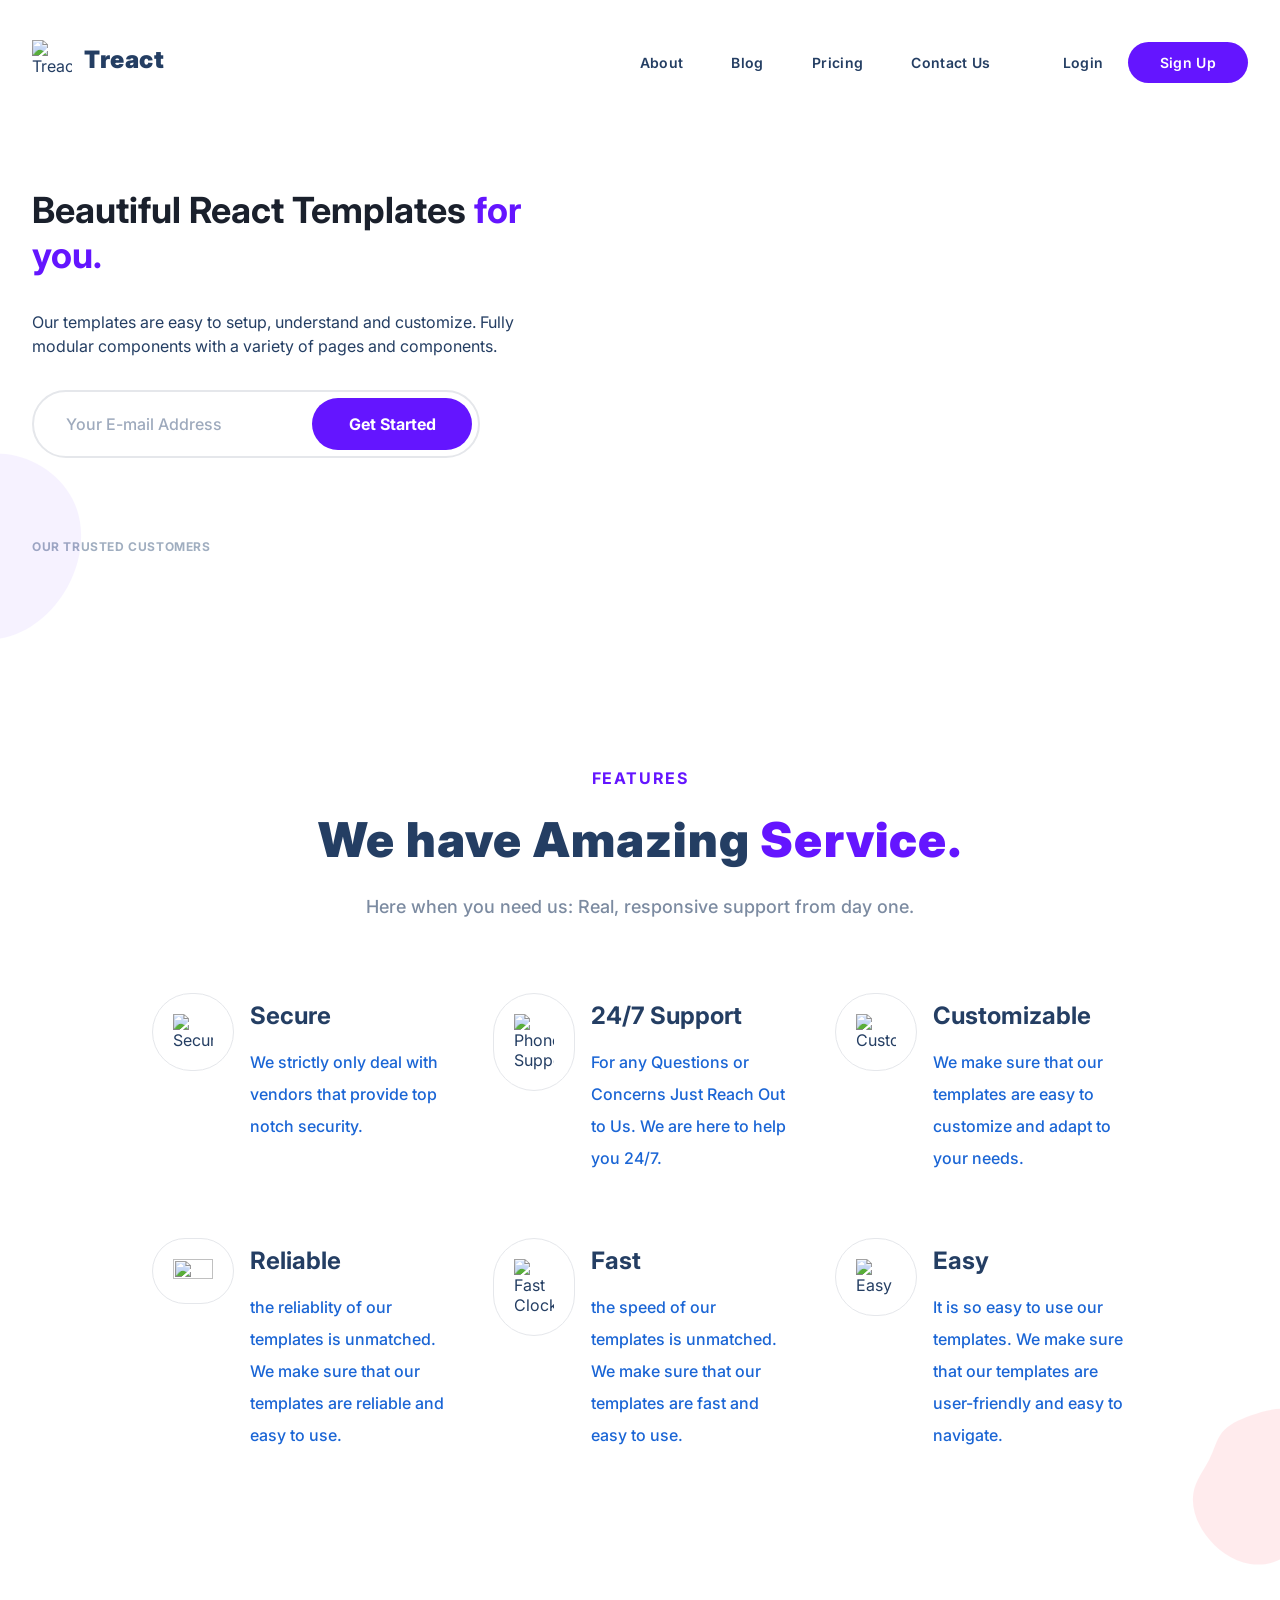
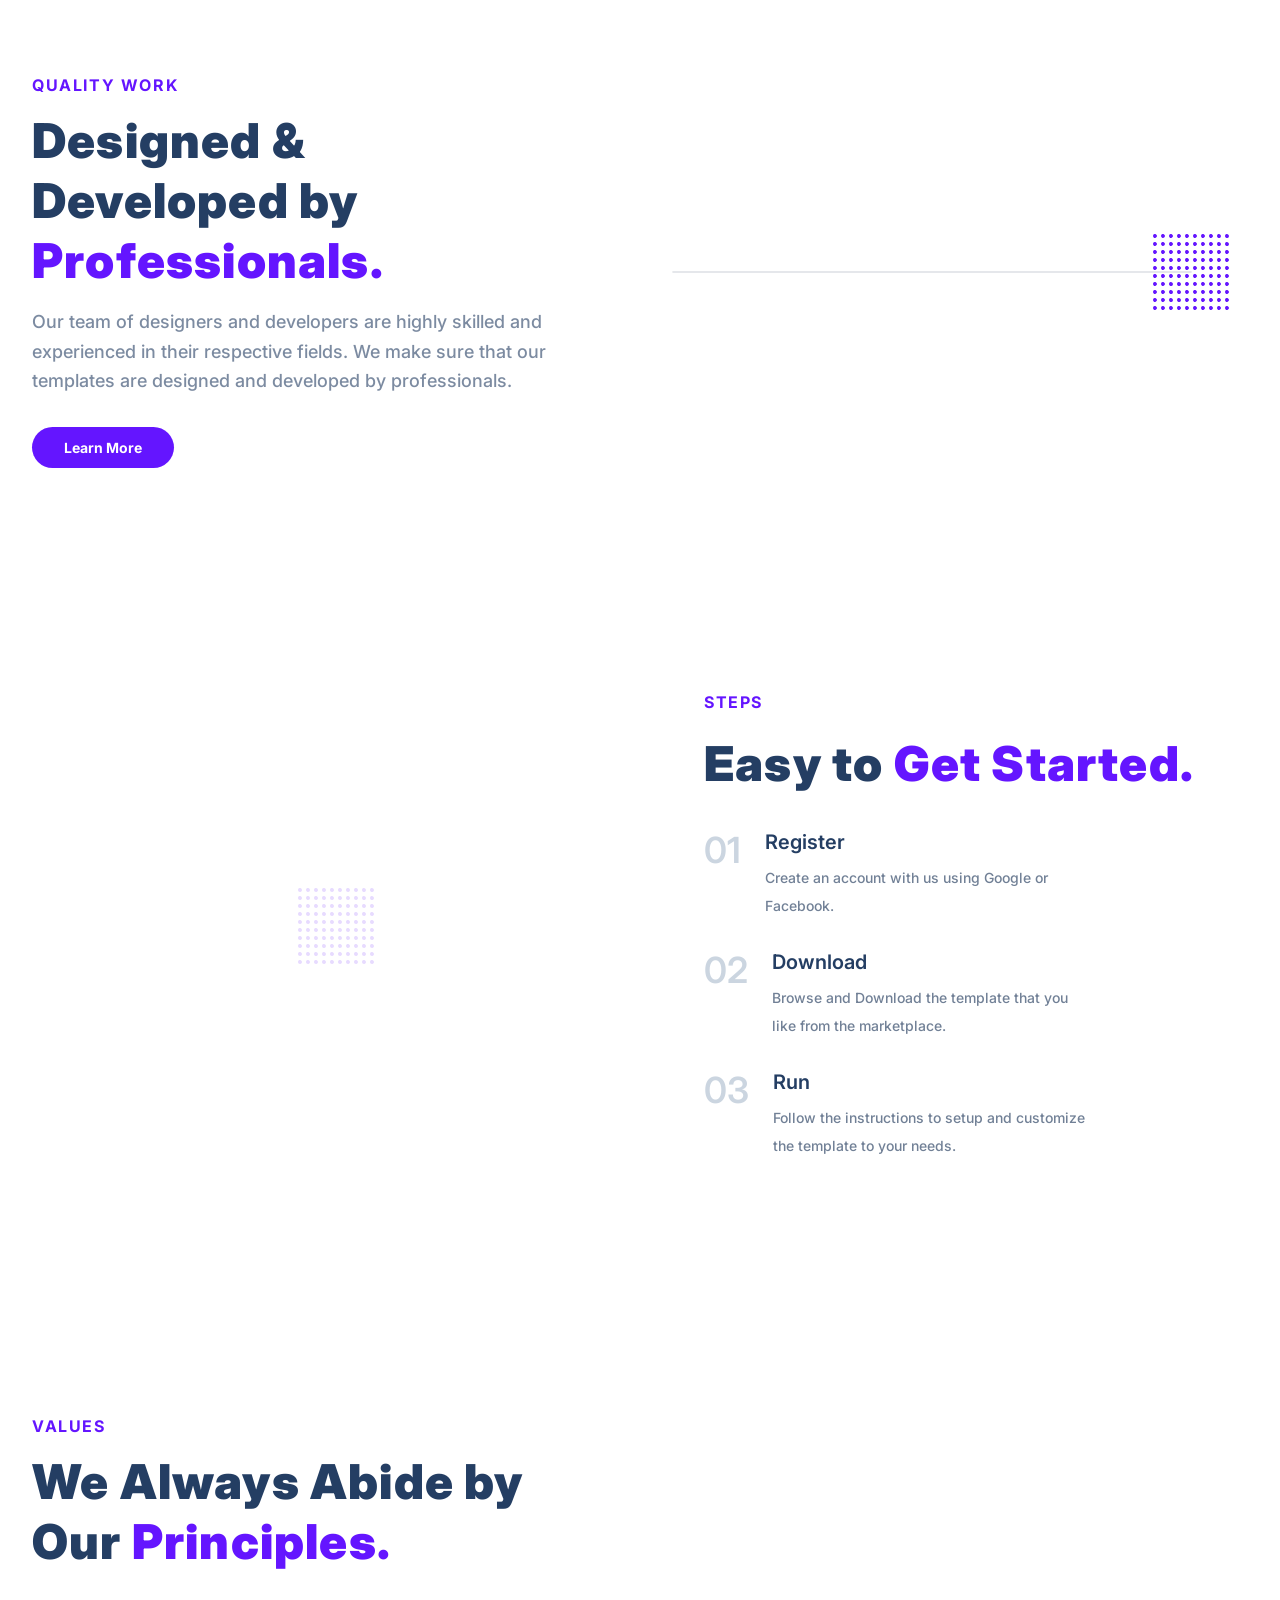
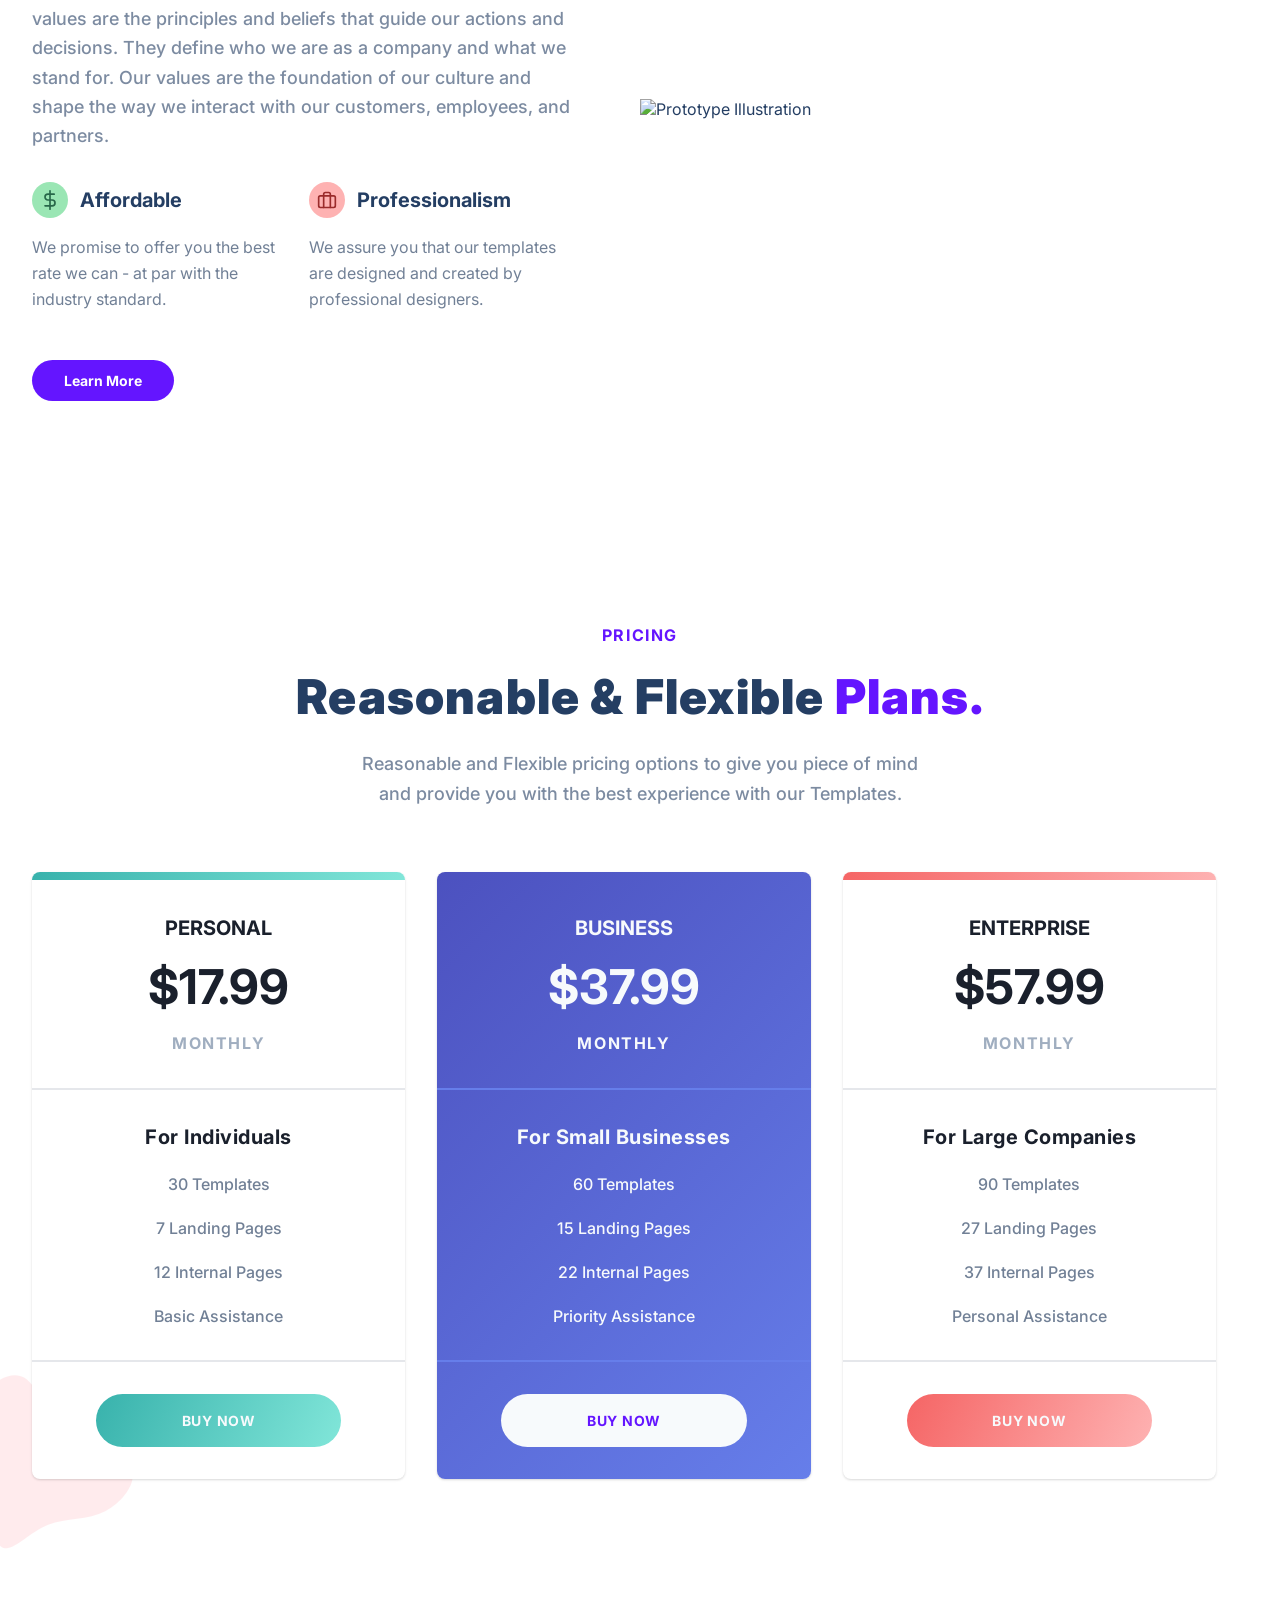
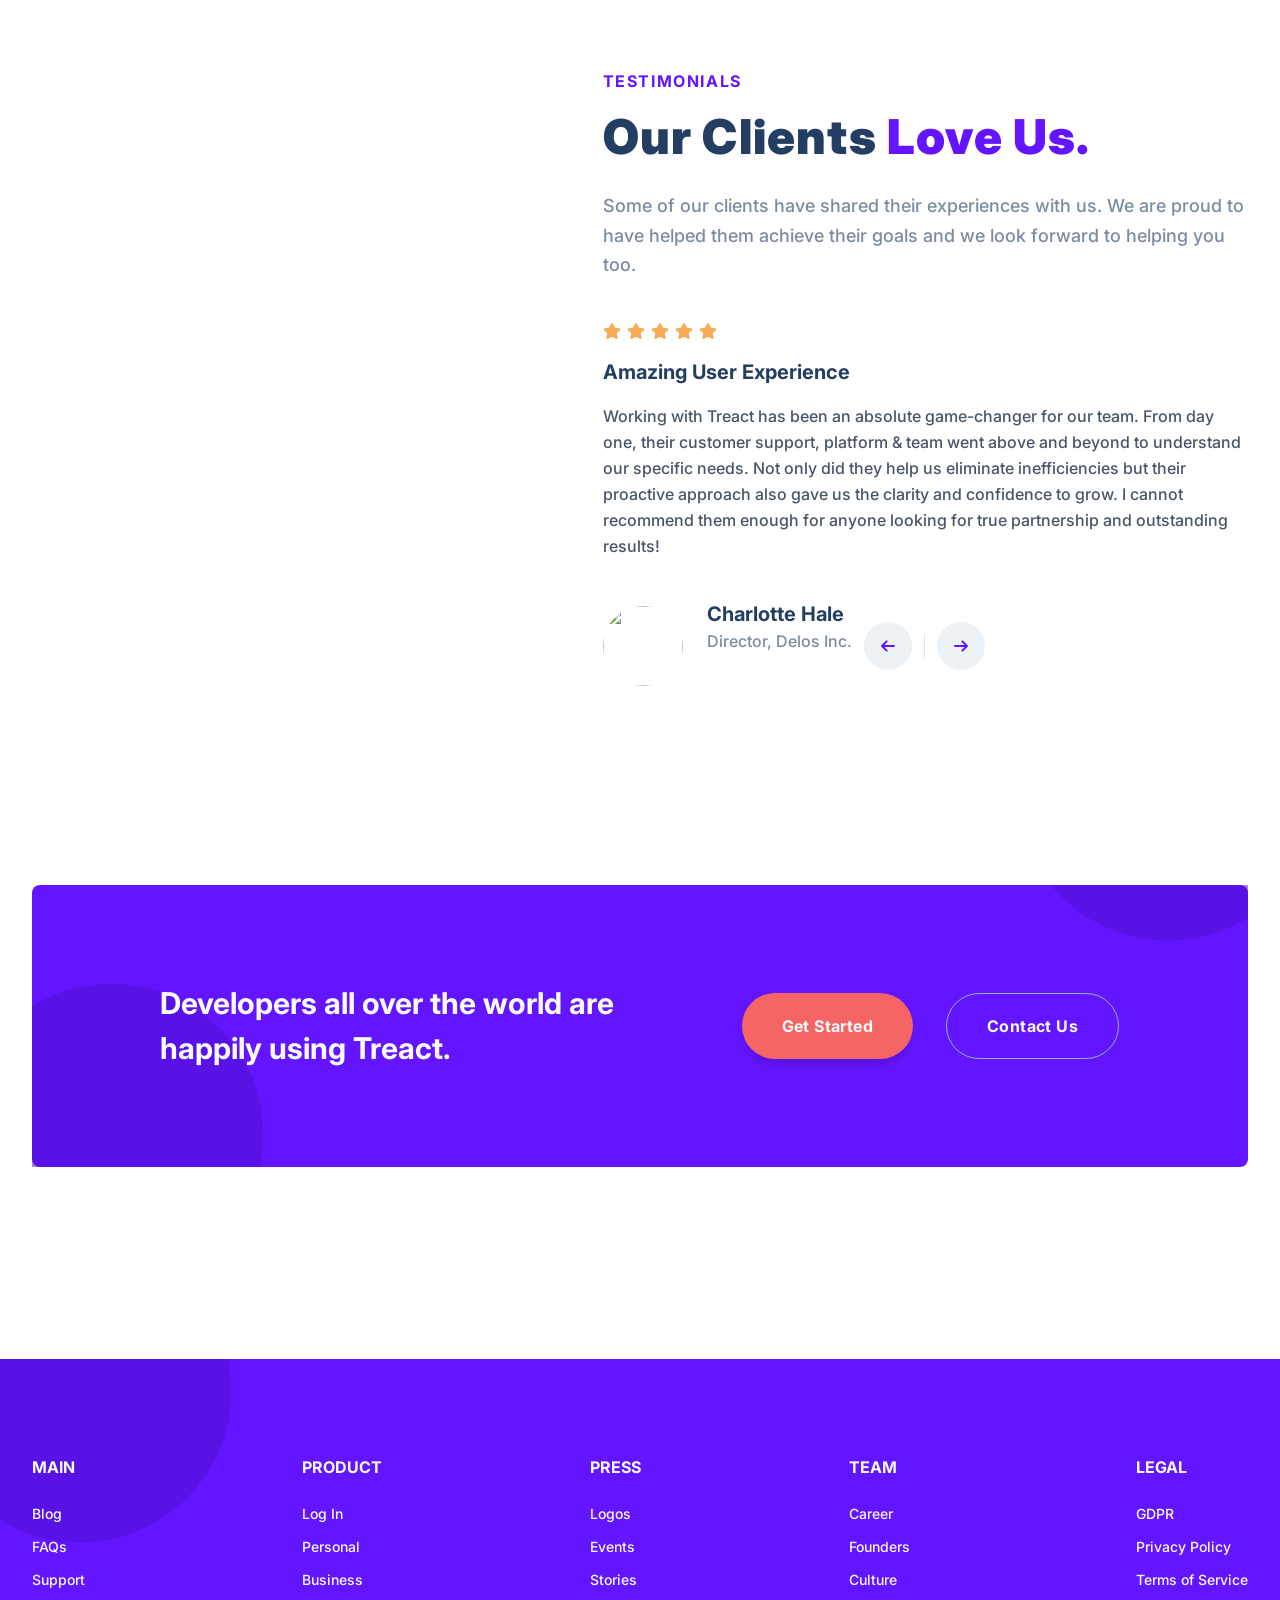
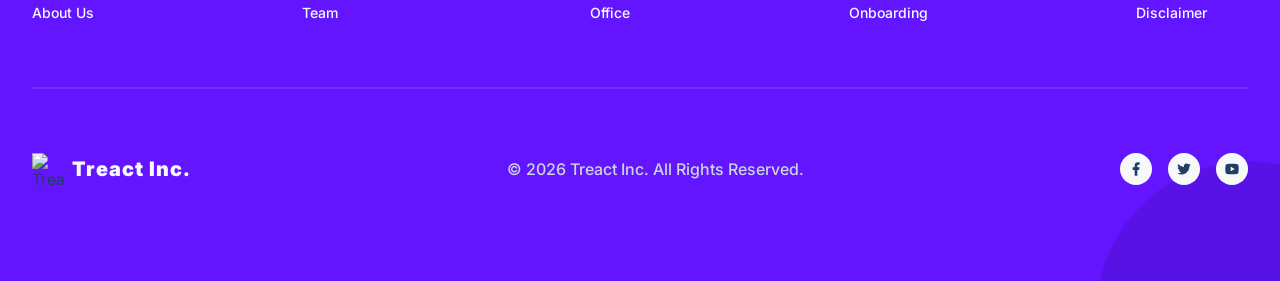
==== commit 430d50b8: "your message" ====
--- a/assets/index.html
+++ b/assets/index.html
@@ -329,8 +329,8 @@
                         <button class="btn">Learn More</button>
                     </div>
                     <img class="values__img"
-                        <img src="https://module-2-fp-example-website.vercel.app/assets/prototype-illustration.21bc4b3f612a2f257c3d361067582485.svg"
-                            alt="Prototype Illustration" class="prototype-illustration">" alt="">
+                        src="https://module-2-fp-example-website.vercel.app/assets/prototype-illustration.21bc4b3f612a2f257c3d361067582485.svg"
+                            alt="Prototype Illustration" class="prototype-illustration">
                 </div>
             </div>
         </section>
